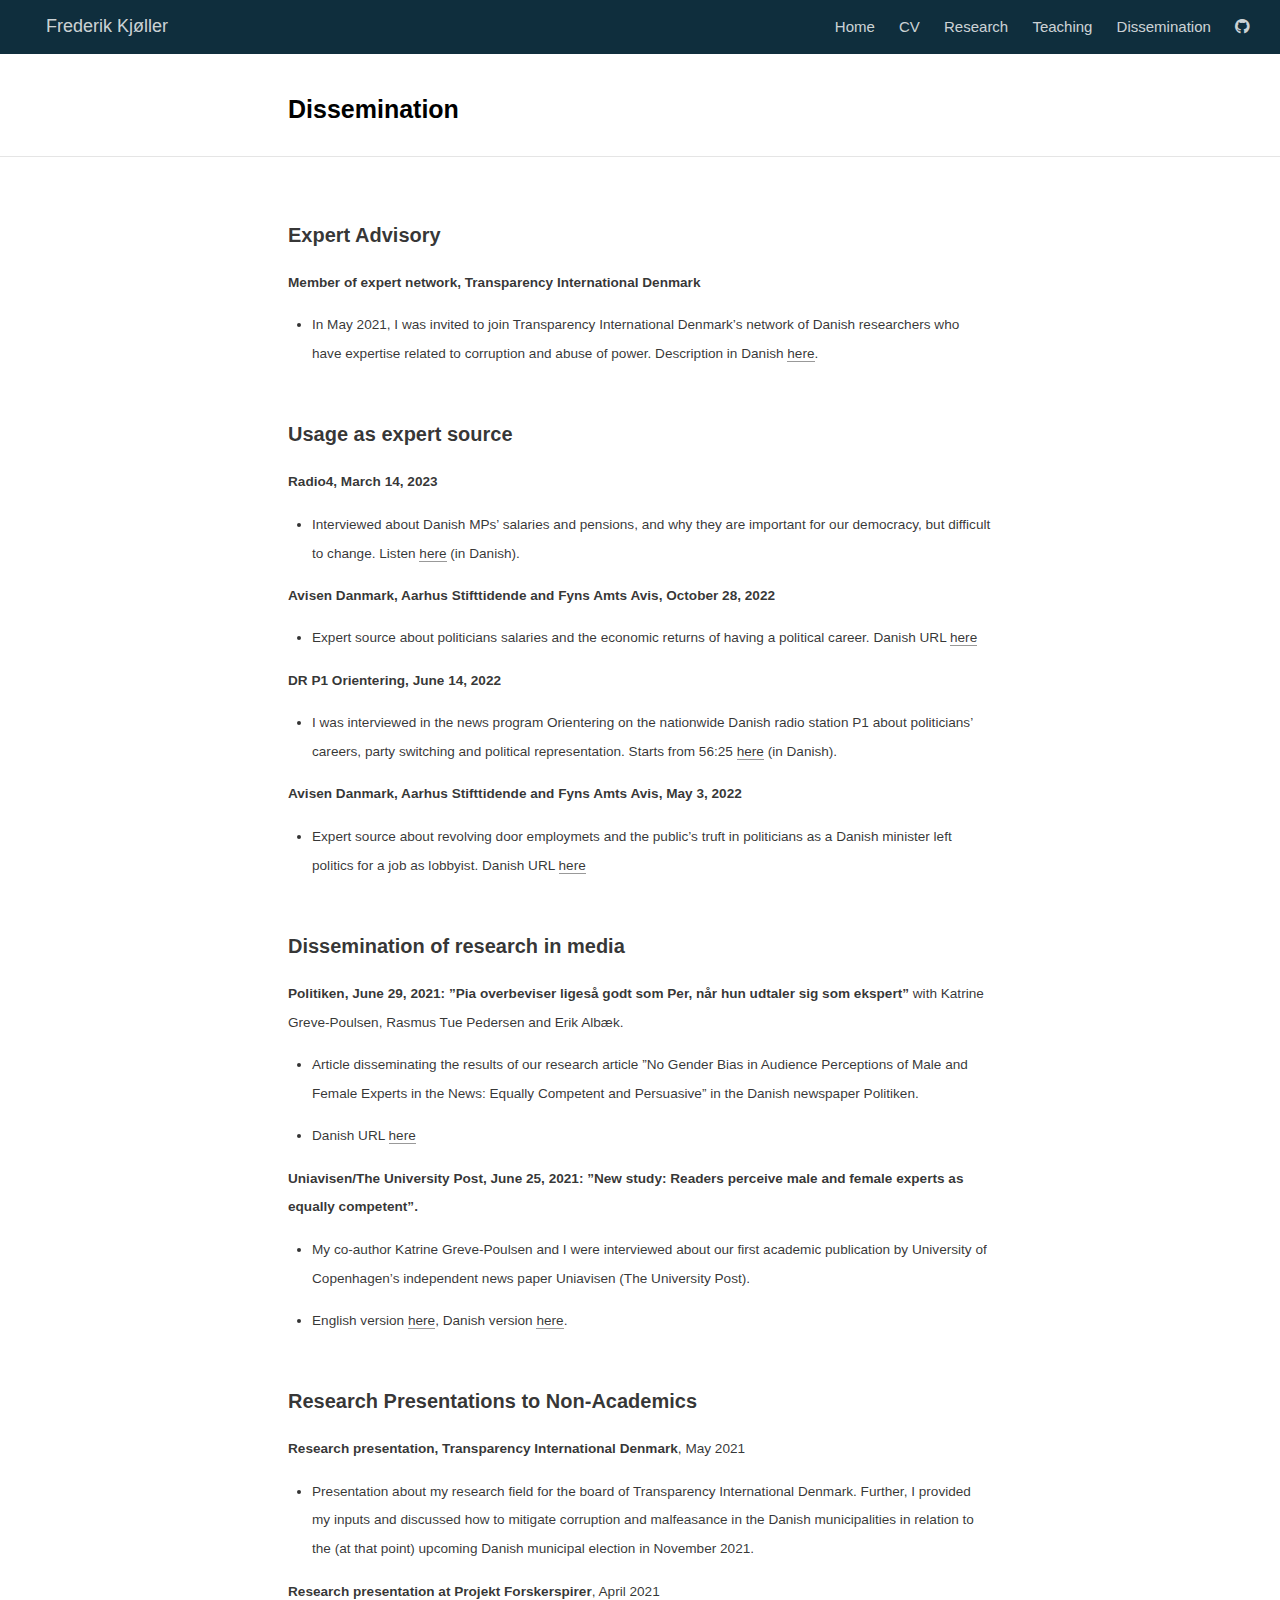
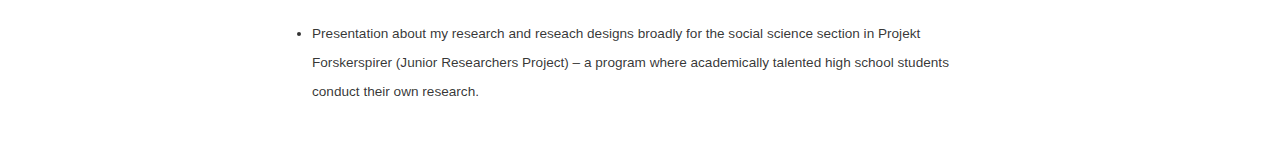
==== docs/dissemination.html @ 95103393 "Add files via upload" ====
<!DOCTYPE html>

<html xmlns="http://www.w3.org/1999/xhtml" lang="" xml:lang="">

<head>
  <meta charset="utf-8"/>
  <meta name="viewport" content="width=device-width, initial-scale=1"/>
  <meta http-equiv="X-UA-Compatible" content="IE=Edge,chrome=1"/>
  <meta name="generator" content="distill" />

  <style type="text/css">
  /* Hide doc at startup (prevent jankiness while JS renders/transforms) */
  body {
    visibility: hidden;
  }
  </style>

 <!--radix_placeholder_import_source-->
 <!--/radix_placeholder_import_source-->

<style type="text/css">code{white-space: pre;}</style>
<style type="text/css" data-origin="pandoc">
pre > code.sourceCode { white-space: pre; position: relative; }
pre > code.sourceCode > span { display: inline-block; line-height: 1.25; }
pre > code.sourceCode > span:empty { height: 1.2em; }
.sourceCode { overflow: visible; }
code.sourceCode > span { color: inherit; text-decoration: inherit; }
div.sourceCode { margin: 1em 0; }
pre.sourceCode { margin: 0; }
@media screen {
div.sourceCode { overflow: auto; }
}
@media print {
pre > code.sourceCode { white-space: pre-wrap; }
pre > code.sourceCode > span { text-indent: -5em; padding-left: 5em; }
}
pre.numberSource code
  { counter-reset: source-line 0; }
pre.numberSource code > span
  { position: relative; left: -4em; counter-increment: source-line; }
pre.numberSource code > span > a:first-child::before
  { content: counter(source-line);
    position: relative; left: -1em; text-align: right; vertical-align: baseline;
    border: none; display: inline-block;
    -webkit-touch-callout: none; -webkit-user-select: none;
    -khtml-user-select: none; -moz-user-select: none;
    -ms-user-select: none; user-select: none;
    padding: 0 4px; width: 4em;
    color: #aaaaaa;
  }
pre.numberSource { margin-left: 3em; border-left: 1px solid #aaaaaa;  padding-left: 4px; }
div.sourceCode
  {   }
@media screen {
pre > code.sourceCode > span > a:first-child::before { text-decoration: underline; }
}
code span.al { color: #ad0000; } /* Alert */
code span.an { color: #5e5e5e; } /* Annotation */
code span.at { } /* Attribute */
code span.bn { color: #ad0000; } /* BaseN */
code span.bu { } /* BuiltIn */
code span.cf { color: #007ba5; } /* ControlFlow */
code span.ch { color: #20794d; } /* Char */
code span.cn { color: #8f5902; } /* Constant */
code span.co { color: #5e5e5e; } /* Comment */
code span.cv { color: #5e5e5e; font-style: italic; } /* CommentVar */
code span.do { color: #5e5e5e; font-style: italic; } /* Documentation */
code span.dt { color: #ad0000; } /* DataType */
code span.dv { color: #ad0000; } /* DecVal */
code span.er { color: #ad0000; } /* Error */
code span.ex { } /* Extension */
code span.fl { color: #ad0000; } /* Float */
code span.fu { color: #4758ab; } /* Function */
code span.im { } /* Import */
code span.in { color: #5e5e5e; } /* Information */
code span.kw { color: #007ba5; } /* Keyword */
code span.op { color: #5e5e5e; } /* Operator */
code span.ot { color: #007ba5; } /* Other */
code span.pp { color: #ad0000; } /* Preprocessor */
code span.sc { color: #5e5e5e; } /* SpecialChar */
code span.ss { color: #20794d; } /* SpecialString */
code span.st { color: #20794d; } /* String */
code span.va { color: #111111; } /* Variable */
code span.vs { color: #20794d; } /* VerbatimString */
code span.wa { color: #5e5e5e; font-style: italic; } /* Warning */
</style>


  <!--radix_placeholder_meta_tags-->
  <title>Frederik Kjøller: Dissemination</title>




  <!--  https://developers.facebook.com/docs/sharing/webmasters#markup -->
  <meta property="og:title" content="Frederik Kjøller: Dissemination"/>
  <meta property="og:type" content="article"/>
  <meta property="og:locale" content="en_US"/>
  <meta property="og:site_name" content="Frederik Kjøller"/>

  <!--  https://dev.twitter.com/cards/types/summary -->
  <meta property="twitter:card" content="summary"/>
  <meta property="twitter:title" content="Frederik Kjøller: Dissemination"/>

  <!--/radix_placeholder_meta_tags-->
  <!--radix_placeholder_rmarkdown_metadata-->

  <script type="text/json" id="radix-rmarkdown-metadata">
  {"type":"list","attributes":{"names":{"type":"character","attributes":{},"value":["title","output"]}},"value":[{"type":"character","attributes":{},"value":["Dissemination"]},{"type":"character","attributes":{},"value":["distill::distill_article"]}]}
  </script>
  <!--/radix_placeholder_rmarkdown_metadata-->
  <!--radix_placeholder_navigation_in_header-->
  <meta name="distill:offset" content=""/>

  <script type="application/javascript">

    window.headroom_prevent_pin = false;

    window.document.addEventListener("DOMContentLoaded", function (event) {

      // initialize headroom for banner
      var header = $('header').get(0);
      var headerHeight = header.offsetHeight;
      var headroom = new Headroom(header, {
        tolerance: 5,
        onPin : function() {
          if (window.headroom_prevent_pin) {
            window.headroom_prevent_pin = false;
            headroom.unpin();
          }
        }
      });
      headroom.init();
      if(window.location.hash)
        headroom.unpin();
      $(header).addClass('headroom--transition');

      // offset scroll location for banner on hash change
      // (see: https://github.com/WickyNilliams/headroom.js/issues/38)
      window.addEventListener("hashchange", function(event) {
        window.scrollTo(0, window.pageYOffset - (headerHeight + 25));
      });

      // responsive menu
      $('.distill-site-header').each(function(i, val) {
        var topnav = $(this);
        var toggle = topnav.find('.nav-toggle');
        toggle.on('click', function() {
          topnav.toggleClass('responsive');
        });
      });

      // nav dropdowns
      $('.nav-dropbtn').click(function(e) {
        $(this).next('.nav-dropdown-content').toggleClass('nav-dropdown-active');
        $(this).parent().siblings('.nav-dropdown')
           .children('.nav-dropdown-content').removeClass('nav-dropdown-active');
      });
      $("body").click(function(e){
        $('.nav-dropdown-content').removeClass('nav-dropdown-active');
      });
      $(".nav-dropdown").click(function(e){
        e.stopPropagation();
      });
    });
  </script>

  <style type="text/css">

  /* Theme (user-documented overrideables for nav appearance) */

  .distill-site-nav {
    color: rgba(255, 255, 255, 0.8);
    background-color: #0F2E3D;
    font-size: 15px;
    font-weight: 300;
  }

  .distill-site-nav a {
    color: inherit;
    text-decoration: none;
  }

  .distill-site-nav a:hover {
    color: white;
  }

  @media print {
    .distill-site-nav {
      display: none;
    }
  }

  .distill-site-header {

  }

  .distill-site-footer {

  }


  /* Site Header */

  .distill-site-header {
    width: 100%;
    box-sizing: border-box;
    z-index: 3;
  }

  .distill-site-header .nav-left {
    display: inline-block;
    margin-left: 8px;
  }

  @media screen and (max-width: 768px) {
    .distill-site-header .nav-left {
      margin-left: 0;
    }
  }


  .distill-site-header .nav-right {
    float: right;
    margin-right: 8px;
  }

  .distill-site-header a,
  .distill-site-header .title {
    display: inline-block;
    text-align: center;
    padding: 14px 10px 14px 10px;
  }

  .distill-site-header .title {
    font-size: 18px;
    min-width: 150px;
  }

  .distill-site-header .logo {
    padding: 0;
  }

  .distill-site-header .logo img {
    display: none;
    max-height: 20px;
    width: auto;
    margin-bottom: -4px;
  }

  .distill-site-header .nav-image img {
    max-height: 18px;
    width: auto;
    display: inline-block;
    margin-bottom: -3px;
  }



  @media screen and (min-width: 1000px) {
    .distill-site-header .logo img {
      display: inline-block;
    }
    .distill-site-header .nav-left {
      margin-left: 20px;
    }
    .distill-site-header .nav-right {
      margin-right: 20px;
    }
    .distill-site-header .title {
      padding-left: 12px;
    }
  }


  .distill-site-header .nav-toggle {
    display: none;
  }

  .nav-dropdown {
    display: inline-block;
    position: relative;
  }

  .nav-dropdown .nav-dropbtn {
    border: none;
    outline: none;
    color: rgba(255, 255, 255, 0.8);
    padding: 16px 10px;
    background-color: transparent;
    font-family: inherit;
    font-size: inherit;
    font-weight: inherit;
    margin: 0;
    margin-top: 1px;
    z-index: 2;
  }

  .nav-dropdown-content {
    display: none;
    position: absolute;
    background-color: white;
    min-width: 200px;
    border: 1px solid rgba(0,0,0,0.15);
    border-radius: 4px;
    box-shadow: 0px 8px 16px 0px rgba(0,0,0,0.1);
    z-index: 1;
    margin-top: 2px;
    white-space: nowrap;
    padding-top: 4px;
    padding-bottom: 4px;
  }

  .nav-dropdown-content hr {
    margin-top: 4px;
    margin-bottom: 4px;
    border: none;
    border-bottom: 1px solid rgba(0, 0, 0, 0.1);
  }

  .nav-dropdown-active {
    display: block;
  }

  .nav-dropdown-content a, .nav-dropdown-content .nav-dropdown-header {
    color: black;
    padding: 6px 24px;
    text-decoration: none;
    display: block;
    text-align: left;
  }

  .nav-dropdown-content .nav-dropdown-header {
    display: block;
    padding: 5px 24px;
    padding-bottom: 0;
    text-transform: uppercase;
    font-size: 14px;
    color: #999999;
    white-space: nowrap;
  }

  .nav-dropdown:hover .nav-dropbtn {
    color: white;
  }

  .nav-dropdown-content a:hover {
    background-color: #ddd;
    color: black;
  }

  .nav-right .nav-dropdown-content {
    margin-left: -45%;
    right: 0;
  }

  @media screen and (max-width: 768px) {
    .distill-site-header a, .distill-site-header .nav-dropdown  {display: none;}
    .distill-site-header a.nav-toggle {
      float: right;
      display: block;
    }
    .distill-site-header .title {
      margin-left: 0;
    }
    .distill-site-header .nav-right {
      margin-right: 0;
    }
    .distill-site-header {
      overflow: hidden;
    }
    .nav-right .nav-dropdown-content {
      margin-left: 0;
    }
  }


  @media screen and (max-width: 768px) {
    .distill-site-header.responsive {position: relative; min-height: 500px; }
    .distill-site-header.responsive a.nav-toggle {
      position: absolute;
      right: 0;
      top: 0;
    }
    .distill-site-header.responsive a,
    .distill-site-header.responsive .nav-dropdown {
      display: block;
      text-align: left;
    }
    .distill-site-header.responsive .nav-left,
    .distill-site-header.responsive .nav-right {
      width: 100%;
    }
    .distill-site-header.responsive .nav-dropdown {float: none;}
    .distill-site-header.responsive .nav-dropdown-content {position: relative;}
    .distill-site-header.responsive .nav-dropdown .nav-dropbtn {
      display: block;
      width: 100%;
      text-align: left;
    }
  }

  /* Site Footer */

  .distill-site-footer {
    width: 100%;
    overflow: hidden;
    box-sizing: border-box;
    z-index: 3;
    margin-top: 30px;
    padding-top: 30px;
    padding-bottom: 30px;
    text-align: center;
  }

  /* Headroom */

  d-title {
    padding-top: 6rem;
  }

  @media print {
    d-title {
      padding-top: 4rem;
    }
  }

  .headroom {
    z-index: 1000;
    position: fixed;
    top: 0;
    left: 0;
    right: 0;
  }

  .headroom--transition {
    transition: all .4s ease-in-out;
  }

  .headroom--unpinned {
    top: -100px;
  }

  .headroom--pinned {
    top: 0;
  }

  /* adjust viewport for navbar height */
  /* helps vertically center bootstrap (non-distill) content */
  .min-vh-100 {
    min-height: calc(100vh - 100px) !important;
  }

  </style>

  <script src="site_libs/jquery-3.6.0/jquery-3.6.0.min.js"></script>
  <link href="site_libs/font-awesome-5.1.0/css/all.css" rel="stylesheet"/>
  <link href="site_libs/font-awesome-5.1.0/css/v4-shims.css" rel="stylesheet"/>
  <script src="site_libs/headroom-0.9.4/headroom.min.js"></script>
  <script src="site_libs/autocomplete-0.37.1/autocomplete.min.js"></script>
  <script src="site_libs/fuse-6.4.1/fuse.min.js"></script>

  <script type="application/javascript">

  function getMeta(metaName) {
    var metas = document.getElementsByTagName('meta');
    for (let i = 0; i < metas.length; i++) {
      if (metas[i].getAttribute('name') === metaName) {
        return metas[i].getAttribute('content');
      }
    }
    return '';
  }

  function offsetURL(url) {
    var offset = getMeta('distill:offset');
    return offset ? offset + '/' + url : url;
  }

  function createFuseIndex() {

    // create fuse index
    var options = {
      keys: [
        { name: 'title', weight: 20 },
        { name: 'categories', weight: 15 },
        { name: 'description', weight: 10 },
        { name: 'contents', weight: 5 },
      ],
      ignoreLocation: true,
      threshold: 0
    };
    var fuse = new window.Fuse([], options);

    // fetch the main search.json
    return fetch(offsetURL('search.json'))
      .then(function(response) {
        if (response.status == 200) {
          return response.json().then(function(json) {
            // index main articles
            json.articles.forEach(function(article) {
              fuse.add(article);
            });
            // download collections and index their articles
            return Promise.all(json.collections.map(function(collection) {
              return fetch(offsetURL(collection)).then(function(response) {
                if (response.status === 200) {
                  return response.json().then(function(articles) {
                    articles.forEach(function(article) {
                      fuse.add(article);
                    });
                  })
                } else {
                  return Promise.reject(
                    new Error('Unexpected status from search index request: ' +
                              response.status)
                  );
                }
              });
            })).then(function() {
              return fuse;
            });
          });

        } else {
          return Promise.reject(
            new Error('Unexpected status from search index request: ' +
                        response.status)
          );
        }
      });
  }

  window.document.addEventListener("DOMContentLoaded", function (event) {

    // get search element (bail if we don't have one)
    var searchEl = window.document.getElementById('distill-search');
    if (!searchEl)
      return;

    createFuseIndex()
      .then(function(fuse) {

        // make search box visible
        searchEl.classList.remove('hidden');

        // initialize autocomplete
        var options = {
          autoselect: true,
          hint: false,
          minLength: 2,
        };
        window.autocomplete(searchEl, options, [{
          source: function(query, callback) {
            const searchOptions = {
              isCaseSensitive: false,
              shouldSort: true,
              minMatchCharLength: 2,
              limit: 10,
            };
            var results = fuse.search(query, searchOptions);
            callback(results
              .map(function(result) { return result.item; })
            );
          },
          templates: {
            suggestion: function(suggestion) {
              var img = suggestion.preview && Object.keys(suggestion.preview).length > 0
                ? `<img src="${offsetURL(suggestion.preview)}"</img>`
                : '';
              var html = `
                <div class="search-item">
                  <h3>${suggestion.title}</h3>
                  <div class="search-item-description">
                    ${suggestion.description || ''}
                  </div>
                  <div class="search-item-preview">
                    ${img}
                  </div>
                </div>
              `;
              return html;
            }
          }
        }]).on('autocomplete:selected', function(event, suggestion) {
          window.location.href = offsetURL(suggestion.path);
        });
        // remove inline display style on autocompleter (we want to
        // manage responsive display via css)
        $('.algolia-autocomplete').css("display", "");
      })
      .catch(function(error) {
        console.log(error);
      });

  });

  </script>

  <style type="text/css">

  .nav-search {
    font-size: x-small;
  }

  /* Algolioa Autocomplete */

  .algolia-autocomplete {
    display: inline-block;
    margin-left: 10px;
    vertical-align: sub;
    background-color: white;
    color: black;
    padding: 6px;
    padding-top: 8px;
    padding-bottom: 0;
    border-radius: 6px;
    border: 1px #0F2E3D solid;
    width: 180px;
  }


  @media screen and (max-width: 768px) {
    .distill-site-nav .algolia-autocomplete {
      display: none;
      visibility: hidden;
    }
    .distill-site-nav.responsive .algolia-autocomplete {
      display: inline-block;
      visibility: visible;
    }
    .distill-site-nav.responsive .algolia-autocomplete .aa-dropdown-menu {
      margin-left: 0;
      width: 400px;
      max-height: 400px;
    }
  }

  .algolia-autocomplete .aa-input, .algolia-autocomplete .aa-hint {
    width: 90%;
    outline: none;
    border: none;
  }

  .algolia-autocomplete .aa-hint {
    color: #999;
  }
  .algolia-autocomplete .aa-dropdown-menu {
    width: 550px;
    max-height: 70vh;
    overflow-x: visible;
    overflow-y: scroll;
    padding: 5px;
    margin-top: 3px;
    margin-left: -150px;
    background-color: #fff;
    border-radius: 5px;
    border: 1px solid #999;
    border-top: none;
  }

  .algolia-autocomplete .aa-dropdown-menu .aa-suggestion {
    cursor: pointer;
    padding: 5px 4px;
    border-bottom: 1px solid #eee;
  }

  .algolia-autocomplete .aa-dropdown-menu .aa-suggestion:last-of-type {
    border-bottom: none;
    margin-bottom: 2px;
  }

  .algolia-autocomplete .aa-dropdown-menu .aa-suggestion .search-item {
    overflow: hidden;
    font-size: 0.8em;
    line-height: 1.4em;
  }

  .algolia-autocomplete .aa-dropdown-menu .aa-suggestion .search-item h3 {
    font-size: 1rem;
    margin-block-start: 0;
    margin-block-end: 5px;
  }

  .algolia-autocomplete .aa-dropdown-menu .aa-suggestion .search-item-description {
    display: inline-block;
    overflow: hidden;
    height: 2.8em;
    width: 80%;
    margin-right: 4%;
  }

  .algolia-autocomplete .aa-dropdown-menu .aa-suggestion .search-item-preview {
    display: inline-block;
    width: 15%;
  }

  .algolia-autocomplete .aa-dropdown-menu .aa-suggestion .search-item-preview img {
    height: 3em;
    width: auto;
    display: none;
  }

  .algolia-autocomplete .aa-dropdown-menu .aa-suggestion .search-item-preview img[src] {
    display: initial;
  }

  .algolia-autocomplete .aa-dropdown-menu .aa-suggestion.aa-cursor {
    background-color: #eee;
  }
  .algolia-autocomplete .aa-dropdown-menu .aa-suggestion em {
    font-weight: bold;
    font-style: normal;
  }

  </style>


  <!--/radix_placeholder_navigation_in_header-->
  <!--radix_placeholder_distill-->

  <style type="text/css">

  body {
    background-color: white;
  }

  .pandoc-table {
    width: 100%;
  }

  .pandoc-table>caption {
    margin-bottom: 10px;
  }

  .pandoc-table th:not([align]) {
    text-align: left;
  }

  .pagedtable-footer {
    font-size: 15px;
  }

  d-byline .byline {
    grid-template-columns: 2fr 2fr;
  }

  d-byline .byline h3 {
    margin-block-start: 1.5em;
  }

  d-byline .byline .authors-affiliations h3 {
    margin-block-start: 0.5em;
  }

  .authors-affiliations .orcid-id {
    width: 16px;
    height:16px;
    margin-left: 4px;
    margin-right: 4px;
    vertical-align: middle;
    padding-bottom: 2px;
  }

  d-title .dt-tags {
    margin-top: 1em;
    grid-column: text;
  }

  .dt-tags .dt-tag {
    text-decoration: none;
    display: inline-block;
    color: rgba(0,0,0,0.6);
    padding: 0em 0.4em;
    margin-right: 0.5em;
    margin-bottom: 0.4em;
    font-size: 70%;
    border: 1px solid rgba(0,0,0,0.2);
    border-radius: 3px;
    text-transform: uppercase;
    font-weight: 500;
  }

  d-article table.gt_table td,
  d-article table.gt_table th {
    border-bottom: none;
  }

  .html-widget {
    margin-bottom: 2.0em;
  }

  .l-screen-inset {
    padding-right: 16px;
  }

  .l-screen .caption {
    margin-left: 10px;
  }

  .shaded {
    background: rgb(247, 247, 247);
    padding-top: 20px;
    padding-bottom: 20px;
    border-top: 1px solid rgba(0, 0, 0, 0.1);
    border-bottom: 1px solid rgba(0, 0, 0, 0.1);
  }

  .shaded .html-widget {
    margin-bottom: 0;
    border: 1px solid rgba(0, 0, 0, 0.1);
  }

  .shaded .shaded-content {
    background: white;
  }

  .text-output {
    margin-top: 0;
    line-height: 1.5em;
  }

  .hidden {
    display: none !important;
  }

  d-article {
    padding-top: 2.5rem;
    padding-bottom: 30px;
  }

  d-appendix {
    padding-top: 30px;
  }

  d-article>p>img {
    width: 100%;
  }

  d-article h2 {
    margin: 1rem 0 1.5rem 0;
  }

  d-article h3 {
    margin-top: 1.5rem;
  }

  d-article iframe {
    border: 1px solid rgba(0, 0, 0, 0.1);
    margin-bottom: 2.0em;
    width: 100%;
  }

  /* Tweak code blocks */

  d-article div.sourceCode code,
  d-article pre code {
    font-family: Consolas, Monaco, 'Andale Mono', 'Ubuntu Mono', monospace;
  }

  d-article pre,
  d-article div.sourceCode,
  d-article div.sourceCode pre {
    overflow: auto;
  }

  d-article div.sourceCode {
    background-color: white;
  }

  d-article div.sourceCode pre {
    padding-left: 10px;
    font-size: 12px;
    border-left: 2px solid rgba(0,0,0,0.1);
  }

  d-article pre {
    font-size: 12px;
    color: black;
    background: none;
    margin-top: 0;
    text-align: left;
    white-space: pre;
    word-spacing: normal;
    word-break: normal;
    word-wrap: normal;
    line-height: 1.5;

    -moz-tab-size: 4;
    -o-tab-size: 4;
    tab-size: 4;

    -webkit-hyphens: none;
    -moz-hyphens: none;
    -ms-hyphens: none;
    hyphens: none;
  }

  d-article pre a {
    border-bottom: none;
  }

  d-article pre a:hover {
    border-bottom: none;
    text-decoration: underline;
  }

  d-article details {
    grid-column: text;
    margin-bottom: 0.8em;
  }

  @media(min-width: 768px) {

  d-article pre,
  d-article div.sourceCode,
  d-article div.sourceCode pre {
    overflow: visible !important;
  }

  d-article div.sourceCode pre {
    padding-left: 18px;
    font-size: 14px;
  }

  d-article pre {
    font-size: 14px;
  }

  }

  figure img.external {
    background: white;
    border: 1px solid rgba(0, 0, 0, 0.1);
    box-shadow: 0 1px 8px rgba(0, 0, 0, 0.1);
    padding: 18px;
    box-sizing: border-box;
  }

  /* CSS for d-contents */

  .d-contents {
    grid-column: text;
    color: rgba(0,0,0,0.8);
    font-size: 0.9em;
    padding-bottom: 1em;
    margin-bottom: 1em;
    padding-bottom: 0.5em;
    margin-bottom: 1em;
    padding-left: 0.25em;
    justify-self: start;
  }

  @media(min-width: 1000px) {
    .d-contents.d-contents-float {
      height: 0;
      grid-column-start: 1;
      grid-column-end: 4;
      justify-self: center;
      padding-right: 3em;
      padding-left: 2em;
    }
  }

  .d-contents nav h3 {
    font-size: 18px;
    margin-top: 0;
    margin-bottom: 1em;
  }

  .d-contents li {
    list-style-type: none
  }

  .d-contents nav > ul {
    padding-left: 0;
  }

  .d-contents ul {
    padding-left: 1em
  }

  .d-contents nav ul li {
    margin-top: 0.6em;
    margin-bottom: 0.2em;
  }

  .d-contents nav a {
    font-size: 13px;
    border-bottom: none;
    text-decoration: none
    color: rgba(0, 0, 0, 0.8);
  }

  .d-contents nav a:hover {
    text-decoration: underline solid rgba(0, 0, 0, 0.6)
  }

  .d-contents nav > ul > li > a {
    font-weight: 600;
  }

  .d-contents nav > ul > li > ul {
    font-weight: inherit;
  }

  .d-contents nav > ul > li > ul > li {
    margin-top: 0.2em;
  }


  .d-contents nav ul {
    margin-top: 0;
    margin-bottom: 0.25em;
  }

  .d-article-with-toc h2:nth-child(2) {
    margin-top: 0;
  }


  /* Figure */

  .figure {
    position: relative;
    margin-bottom: 2.5em;
    margin-top: 1.5em;
  }

  .figure img {
    width: 100%;
  }

  .figure .caption {
    color: rgba(0, 0, 0, 0.6);
    font-size: 12px;
    line-height: 1.5em;
  }

  .figure img.external {
    background: white;
    border: 1px solid rgba(0, 0, 0, 0.1);
    box-shadow: 0 1px 8px rgba(0, 0, 0, 0.1);
    padding: 18px;
    box-sizing: border-box;
  }

  .figure .caption a {
    color: rgba(0, 0, 0, 0.6);
  }

  .figure .caption b,
  .figure .caption strong, {
    font-weight: 600;
    color: rgba(0, 0, 0, 1.0);
  }

  /* Citations */

  d-article .citation {
    color: inherit;
    cursor: inherit;
  }

  div.hanging-indent{
    margin-left: 1em; text-indent: -1em;
  }

  /* Citation hover box */

  .tippy-box[data-theme~=light-border] {
    background-color: rgba(250, 250, 250, 0.95);
  }

  .tippy-content > p {
    margin-bottom: 0;
    padding: 2px;
  }


  /* Tweak 1000px media break to show more text */

  @media(min-width: 1000px) {
    .base-grid,
    distill-header,
    d-title,
    d-abstract,
    d-article,
    d-appendix,
    distill-appendix,
    d-byline,
    d-footnote-list,
    d-citation-list,
    distill-footer {
      grid-template-columns: [screen-start] 1fr [page-start kicker-start] 80px [middle-start] 50px [text-start kicker-end] 65px 65px 65px 65px 65px 65px 65px 65px [text-end gutter-start] 65px [middle-end] 65px [page-end gutter-end] 1fr [screen-end];
      grid-column-gap: 16px;
    }

    .grid {
      grid-column-gap: 16px;
    }

    d-article {
      font-size: 1.06rem;
      line-height: 1.7em;
    }
    figure .caption, .figure .caption, figure figcaption {
      font-size: 13px;
    }
  }

  @media(min-width: 1180px) {
    .base-grid,
    distill-header,
    d-title,
    d-abstract,
    d-article,
    d-appendix,
    distill-appendix,
    d-byline,
    d-footnote-list,
    d-citation-list,
    distill-footer {
      grid-template-columns: [screen-start] 1fr [page-start kicker-start] 60px [middle-start] 60px [text-start kicker-end] 60px 60px 60px 60px 60px 60px 60px 60px [text-end gutter-start] 60px [middle-end] 60px [page-end gutter-end] 1fr [screen-end];
      grid-column-gap: 32px;
    }

    .grid {
      grid-column-gap: 32px;
    }
  }


  /* Get the citation styles for the appendix (not auto-injected on render since
     we do our own rendering of the citation appendix) */

  d-appendix .citation-appendix,
  .d-appendix .citation-appendix {
    font-size: 11px;
    line-height: 15px;
    border-left: 1px solid rgba(0, 0, 0, 0.1);
    padding-left: 18px;
    border: 1px solid rgba(0,0,0,0.1);
    background: rgba(0, 0, 0, 0.02);
    padding: 10px 18px;
    border-radius: 3px;
    color: rgba(150, 150, 150, 1);
    overflow: hidden;
    margin-top: -12px;
    white-space: pre-wrap;
    word-wrap: break-word;
  }

  /* Include appendix styles here so they can be overridden */

  d-appendix {
    contain: layout style;
    font-size: 0.8em;
    line-height: 1.7em;
    margin-top: 60px;
    margin-bottom: 0;
    border-top: 1px solid rgba(0, 0, 0, 0.1);
    color: rgba(0,0,0,0.5);
    padding-top: 60px;
    padding-bottom: 48px;
  }

  d-appendix h3 {
    grid-column: page-start / text-start;
    font-size: 15px;
    font-weight: 500;
    margin-top: 1em;
    margin-bottom: 0;
    color: rgba(0,0,0,0.65);
  }

  d-appendix h3 + * {
    margin-top: 1em;
  }

  d-appendix ol {
    padding: 0 0 0 15px;
  }

  @media (min-width: 768px) {
    d-appendix ol {
      padding: 0 0 0 30px;
      margin-left: -30px;
    }
  }

  d-appendix li {
    margin-bottom: 1em;
  }

  d-appendix a {
    color: rgba(0, 0, 0, 0.6);
  }

  d-appendix > * {
    grid-column: text;
  }

  d-appendix > d-footnote-list,
  d-appendix > d-citation-list,
  d-appendix > distill-appendix {
    grid-column: screen;
  }

  /* Include footnote styles here so they can be overridden */

  d-footnote-list {
    contain: layout style;
  }

  d-footnote-list > * {
    grid-column: text;
  }

  d-footnote-list a.footnote-backlink {
    color: rgba(0,0,0,0.3);
    padding-left: 0.5em;
  }



  /* Anchor.js */

  .anchorjs-link {
    /*transition: all .25s linear; */
    text-decoration: none;
    border-bottom: none;
  }
  *:hover > .anchorjs-link {
    margin-left: -1.125em !important;
    text-decoration: none;
    border-bottom: none;
  }

  /* Social footer */

  .social_footer {
    margin-top: 30px;
    margin-bottom: 0;
    color: rgba(0,0,0,0.67);
  }

  .disqus-comments {
    margin-right: 30px;
  }

  .disqus-comment-count {
    border-bottom: 1px solid rgba(0, 0, 0, 0.4);
    cursor: pointer;
  }

  #disqus_thread {
    margin-top: 30px;
  }

  .article-sharing a {
    border-bottom: none;
    margin-right: 8px;
  }

  .article-sharing a:hover {
    border-bottom: none;
  }

  .sidebar-section.subscribe {
    font-size: 12px;
    line-height: 1.6em;
  }

  .subscribe p {
    margin-bottom: 0.5em;
  }


  .article-footer .subscribe {
    font-size: 15px;
    margin-top: 45px;
  }


  .sidebar-section.custom {
    font-size: 12px;
    line-height: 1.6em;
  }

  .custom p {
    margin-bottom: 0.5em;
  }

  /* Styles for listing layout (hide title) */
  .layout-listing d-title, .layout-listing .d-title {
    display: none;
  }

  /* Styles for posts lists (not auto-injected) */


  .posts-with-sidebar {
    padding-left: 45px;
    padding-right: 45px;
  }

  .posts-list .description h2,
  .posts-list .description p {
    font-family: -apple-system, BlinkMacSystemFont, "Segoe UI", Roboto, Oxygen, Ubuntu, Cantarell, "Fira Sans", "Droid Sans", "Helvetica Neue", Arial, sans-serif;
  }

  .posts-list .description h2 {
    font-weight: 700;
    border-bottom: none;
    padding-bottom: 0;
  }

  .posts-list h2.post-tag {
    border-bottom: 1px solid rgba(0, 0, 0, 0.2);
    padding-bottom: 12px;
  }
  .posts-list {
    margin-top: 60px;
    margin-bottom: 24px;
  }

  .posts-list .post-preview {
    text-decoration: none;
    overflow: hidden;
    display: block;
    border-bottom: 1px solid rgba(0, 0, 0, 0.1);
    padding: 24px 0;
  }

  .post-preview-last {
    border-bottom: none !important;
  }

  .posts-list .posts-list-caption {
    grid-column: screen;
    font-weight: 400;
  }

  .posts-list .post-preview h2 {
    margin: 0 0 6px 0;
    line-height: 1.2em;
    font-style: normal;
    font-size: 24px;
  }

  .posts-list .post-preview p {
    margin: 0 0 12px 0;
    line-height: 1.4em;
    font-size: 16px;
  }

  .posts-list .post-preview .thumbnail {
    box-sizing: border-box;
    margin-bottom: 24px;
    position: relative;
    max-width: 500px;
  }
  .posts-list .post-preview img {
    width: 100%;
    display: block;
  }

  .posts-list .metadata {
    font-size: 12px;
    line-height: 1.4em;
    margin-bottom: 18px;
  }

  .posts-list .metadata > * {
    display: inline-block;
  }

  .posts-list .metadata .publishedDate {
    margin-right: 2em;
  }

  .posts-list .metadata .dt-authors {
    display: block;
    margin-top: 0.3em;
    margin-right: 2em;
  }

  .posts-list .dt-tags {
    display: block;
    line-height: 1em;
  }

  .posts-list .dt-tags .dt-tag {
    display: inline-block;
    color: rgba(0,0,0,0.6);
    padding: 0.3em 0.4em;
    margin-right: 0.2em;
    margin-bottom: 0.4em;
    font-size: 60%;
    border: 1px solid rgba(0,0,0,0.2);
    border-radius: 3px;
    text-transform: uppercase;
    font-weight: 500;
  }

  .posts-list img {
    opacity: 1;
  }

  .posts-list img[data-src] {
    opacity: 0;
  }

  .posts-more {
    clear: both;
  }


  .posts-sidebar {
    font-size: 16px;
  }

  .posts-sidebar h3 {
    font-size: 16px;
    margin-top: 0;
    margin-bottom: 0.5em;
    font-weight: 400;
    text-transform: uppercase;
  }

  .sidebar-section {
    margin-bottom: 30px;
  }

  .categories ul {
    list-style-type: none;
    margin: 0;
    padding: 0;
  }

  .categories li {
    color: rgba(0, 0, 0, 0.8);
    margin-bottom: 0;
  }

  .categories li>a {
    border-bottom: none;
  }

  .categories li>a:hover {
    border-bottom: 1px solid rgba(0, 0, 0, 0.4);
  }

  .categories .active {
    font-weight: 600;
  }

  .categories .category-count {
    color: rgba(0, 0, 0, 0.4);
  }


  @media(min-width: 768px) {
    .posts-list .post-preview h2 {
      font-size: 26px;
    }
    .posts-list .post-preview .thumbnail {
      float: right;
      width: 30%;
      margin-bottom: 0;
    }
    .posts-list .post-preview .description {
      float: left;
      width: 45%;
    }
    .posts-list .post-preview .metadata {
      float: left;
      width: 20%;
      margin-top: 8px;
    }
    .posts-list .post-preview p {
      margin: 0 0 12px 0;
      line-height: 1.5em;
      font-size: 16px;
    }
    .posts-with-sidebar .posts-list {
      float: left;
      width: 75%;
    }
    .posts-with-sidebar .posts-sidebar {
      float: right;
      width: 20%;
      margin-top: 60px;
      padding-top: 24px;
      padding-bottom: 24px;
    }
  }


  /* Improve display for browsers without grid (IE/Edge <= 15) */

  .downlevel {
    line-height: 1.6em;
    font-family: -apple-system, BlinkMacSystemFont, "Segoe UI", Roboto, Oxygen, Ubuntu, Cantarell, "Fira Sans", "Droid Sans", "Helvetica Neue", Arial, sans-serif;
    margin: 0;
  }

  .downlevel .d-title {
    padding-top: 6rem;
    padding-bottom: 1.5rem;
  }

  .downlevel .d-title h1 {
    font-size: 50px;
    font-weight: 700;
    line-height: 1.1em;
    margin: 0 0 0.5rem;
  }

  .downlevel .d-title p {
    font-weight: 300;
    font-size: 1.2rem;
    line-height: 1.55em;
    margin-top: 0;
  }

  .downlevel .d-byline {
    padding-top: 0.8em;
    padding-bottom: 0.8em;
    font-size: 0.8rem;
    line-height: 1.8em;
  }

  .downlevel .section-separator {
    border: none;
    border-top: 1px solid rgba(0, 0, 0, 0.1);
  }

  .downlevel .d-article {
    font-size: 1.06rem;
    line-height: 1.7em;
    padding-top: 1rem;
    padding-bottom: 2rem;
  }


  .downlevel .d-appendix {
    padding-left: 0;
    padding-right: 0;
    max-width: none;
    font-size: 0.8em;
    line-height: 1.7em;
    margin-bottom: 0;
    color: rgba(0,0,0,0.5);
    padding-top: 40px;
    padding-bottom: 48px;
  }

  .downlevel .footnotes ol {
    padding-left: 13px;
  }

  .downlevel .base-grid,
  .downlevel .distill-header,
  .downlevel .d-title,
  .downlevel .d-abstract,
  .downlevel .d-article,
  .downlevel .d-appendix,
  .downlevel .distill-appendix,
  .downlevel .d-byline,
  .downlevel .d-footnote-list,
  .downlevel .d-citation-list,
  .downlevel .distill-footer,
  .downlevel .appendix-bottom,
  .downlevel .posts-container {
    padding-left: 40px;
    padding-right: 40px;
  }

  @media(min-width: 768px) {
    .downlevel .base-grid,
    .downlevel .distill-header,
    .downlevel .d-title,
    .downlevel .d-abstract,
    .downlevel .d-article,
    .downlevel .d-appendix,
    .downlevel .distill-appendix,
    .downlevel .d-byline,
    .downlevel .d-footnote-list,
    .downlevel .d-citation-list,
    .downlevel .distill-footer,
    .downlevel .appendix-bottom,
    .downlevel .posts-container {
    padding-left: 150px;
    padding-right: 150px;
    max-width: 900px;
  }
  }

  .downlevel pre code {
    display: block;
    border-left: 2px solid rgba(0, 0, 0, .1);
    padding: 0 0 0 20px;
    font-size: 14px;
  }

  .downlevel code, .downlevel pre {
    color: black;
    background: none;
    font-family: Consolas, Monaco, 'Andale Mono', 'Ubuntu Mono', monospace;
    text-align: left;
    white-space: pre;
    word-spacing: normal;
    word-break: normal;
    word-wrap: normal;
    line-height: 1.5;

    -moz-tab-size: 4;
    -o-tab-size: 4;
    tab-size: 4;

    -webkit-hyphens: none;
    -moz-hyphens: none;
    -ms-hyphens: none;
    hyphens: none;
  }

  .downlevel .posts-list .post-preview {
    color: inherit;
  }



  </style>

  <script type="application/javascript">

  function is_downlevel_browser() {
    if (bowser.isUnsupportedBrowser({ msie: "12", msedge: "16"},
                                   window.navigator.userAgent)) {
      return true;
    } else {
      return window.load_distill_framework === undefined;
    }
  }

  // show body when load is complete
  function on_load_complete() {

    // add anchors
    if (window.anchors) {
      window.anchors.options.placement = 'left';
      window.anchors.add('d-article > h2, d-article > h3, d-article > h4, d-article > h5');
    }


    // set body to visible
    document.body.style.visibility = 'visible';

    // force redraw for leaflet widgets
    if (window.HTMLWidgets) {
      var maps = window.HTMLWidgets.findAll(".leaflet");
      $.each(maps, function(i, el) {
        var map = this.getMap();
        map.invalidateSize();
        map.eachLayer(function(layer) {
          if (layer instanceof L.TileLayer)
            layer.redraw();
        });
      });
    }

    // trigger 'shown' so htmlwidgets resize
    $('d-article').trigger('shown');
  }

  function init_distill() {

    init_common();

    // create front matter
    var front_matter = $('<d-front-matter></d-front-matter>');
    $('#distill-front-matter').wrap(front_matter);

    // create d-title
    $('.d-title').changeElementType('d-title');

    // create d-byline
    var byline = $('<d-byline></d-byline>');
    $('.d-byline').replaceWith(byline);

    // create d-article
    var article = $('<d-article></d-article>');
    $('.d-article').wrap(article).children().unwrap();

    // move posts container into article
    $('.posts-container').appendTo($('d-article'));

    // create d-appendix
    $('.d-appendix').changeElementType('d-appendix');

    // flag indicating that we have appendix items
    var appendix = $('.appendix-bottom').children('h3').length > 0;

    // replace footnotes with <d-footnote>
    $('.footnote-ref').each(function(i, val) {
      appendix = true;
      var href = $(this).attr('href');
      var id = href.replace('#', '');
      var fn = $('#' + id);
      var fn_p = $('#' + id + '>p');
      fn_p.find('.footnote-back').remove();
      var text = fn_p.html();
      var dtfn = $('<d-footnote></d-footnote>');
      dtfn.html(text);
      $(this).replaceWith(dtfn);
    });
    // remove footnotes
    $('.footnotes').remove();

    // move refs into #references-listing
    $('#references-listing').replaceWith($('#refs'));

    $('h1.appendix, h2.appendix').each(function(i, val) {
      $(this).changeElementType('h3');
    });
    $('h3.appendix').each(function(i, val) {
      var id = $(this).attr('id');
      $('.d-contents a[href="#' + id + '"]').parent().remove();
      appendix = true;
      $(this).nextUntil($('h1, h2, h3')).addBack().appendTo($('d-appendix'));
    });

    // show d-appendix if we have appendix content
    $("d-appendix").css('display', appendix ? 'grid' : 'none');

    // localize layout chunks to just output
    $('.layout-chunk').each(function(i, val) {

      // capture layout
      var layout = $(this).attr('data-layout');

      // apply layout to markdown level block elements
      var elements = $(this).children().not('details, div.sourceCode, pre, script');
      elements.each(function(i, el) {
        var layout_div = $('<div class="' + layout + '"></div>');
        if (layout_div.hasClass('shaded')) {
          var shaded_content = $('<div class="shaded-content"></div>');
          $(this).wrap(shaded_content);
          $(this).parent().wrap(layout_div);
        } else {
          $(this).wrap(layout_div);
        }
      });


      // unwrap the layout-chunk div
      $(this).children().unwrap();
    });

    // remove code block used to force  highlighting css
    $('.distill-force-highlighting-css').parent().remove();

    // remove empty line numbers inserted by pandoc when using a
    // custom syntax highlighting theme
    $('code.sourceCode a:empty').remove();

    // load distill framework
    load_distill_framework();

    // wait for window.distillRunlevel == 4 to do post processing
    function distill_post_process() {

      if (!window.distillRunlevel || window.distillRunlevel < 4)
        return;

      // hide author/affiliations entirely if we have no authors
      var front_matter = JSON.parse($("#distill-front-matter").html());
      var have_authors = front_matter.authors && front_matter.authors.length > 0;
      if (!have_authors)
        $('d-byline').addClass('hidden');

      // article with toc class
      $('.d-contents').parent().addClass('d-article-with-toc');

      // strip links that point to #
      $('.authors-affiliations').find('a[href="#"]').removeAttr('href');

      // add orcid ids
      $('.authors-affiliations').find('.author').each(function(i, el) {
        var orcid_id = front_matter.authors[i].orcidID;
        if (orcid_id) {
          var a = $('<a></a>');
          a.attr('href', 'https://orcid.org/' + orcid_id);
          var img = $('<img></img>');
          img.addClass('orcid-id');
          img.attr('alt', 'ORCID ID');
          img.attr('src','[data-uri]');
          a.append(img);
          $(this).append(a);
        }
      });

      // hide elements of author/affiliations grid that have no value
      function hide_byline_column(caption) {
        $('d-byline').find('h3:contains("' + caption + '")').parent().css('visibility', 'hidden');
      }

      // affiliations
      var have_affiliations = false;
      for (var i = 0; i<front_matter.authors.length; ++i) {
        var author = front_matter.authors[i];
        if (author.affiliation !== "&nbsp;") {
          have_affiliations = true;
          break;
        }
      }
      if (!have_affiliations)
        $('d-byline').find('h3:contains("Affiliations")').css('visibility', 'hidden');

      // published date
      if (!front_matter.publishedDate)
        hide_byline_column("Published");

      // document object identifier
      var doi = $('d-byline').find('h3:contains("DOI")');
      var doi_p = doi.next().empty();
      if (!front_matter.doi) {
        // if we have a citation and valid citationText then link to that
        if ($('#citation').length > 0 && front_matter.citationText) {
          doi.html('Citation');
          $('<a href="#citation"></a>')
            .text(front_matter.citationText)
            .appendTo(doi_p);
        } else {
          hide_byline_column("DOI");
        }
      } else {
        $('<a></a>')
           .attr('href', "https://doi.org/" + front_matter.doi)
           .html(front_matter.doi)
           .appendTo(doi_p);
      }

       // change plural form of authors/affiliations
      if (front_matter.authors.length === 1) {
        var grid = $('.authors-affiliations');
        grid.children('h3:contains("Authors")').text('Author');
        grid.children('h3:contains("Affiliations")').text('Affiliation');
      }

      // remove d-appendix and d-footnote-list local styles
      $('d-appendix > style:first-child').remove();
      $('d-footnote-list > style:first-child').remove();

      // move appendix-bottom entries to the bottom
      $('.appendix-bottom').appendTo('d-appendix').children().unwrap();
      $('.appendix-bottom').remove();

      // hoverable references
      $('span.citation[data-cites]').each(function() {
        var refs = $(this).attr('data-cites').split(" ");
        var refHtml = refs.map(function(ref) {
          return "<p>" + $('#ref-' + ref).html() + "</p>";
        }).join("\n");
        window.tippy(this, {
          allowHTML: true,
          content: refHtml,
          maxWidth: 500,
          interactive: true,
          interactiveBorder: 10,
          theme: 'light-border',
          placement: 'bottom-start'
        });
      });

      // clear polling timer
      clearInterval(tid);

      // show body now that everything is ready
      on_load_complete();
    }

    var tid = setInterval(distill_post_process, 50);
    distill_post_process();

  }

  function init_downlevel() {

    init_common();

     // insert hr after d-title
    $('.d-title').after($('<hr class="section-separator"/>'));

    // check if we have authors
    var front_matter = JSON.parse($("#distill-front-matter").html());
    var have_authors = front_matter.authors && front_matter.authors.length > 0;

    // manage byline/border
    if (!have_authors)
      $('.d-byline').remove();
    $('.d-byline').after($('<hr class="section-separator"/>'));
    $('.d-byline a').remove();

    // remove toc
    $('.d-contents').remove();

    // move appendix elements
    $('h1.appendix, h2.appendix').each(function(i, val) {
      $(this).changeElementType('h3');
    });
    $('h3.appendix').each(function(i, val) {
      $(this).nextUntil($('h1, h2, h3')).addBack().appendTo($('.d-appendix'));
    });


    // inject headers into references and footnotes
    var refs_header = $('<h3></h3>');
    refs_header.text('References');
    $('#refs').prepend(refs_header);

    var footnotes_header = $('<h3></h3');
    footnotes_header.text('Footnotes');
    $('.footnotes').children('hr').first().replaceWith(footnotes_header);

    // move appendix-bottom entries to the bottom
    $('.appendix-bottom').appendTo('.d-appendix').children().unwrap();
    $('.appendix-bottom').remove();

    // remove appendix if it's empty
    if ($('.d-appendix').children().length === 0)
      $('.d-appendix').remove();

    // prepend separator above appendix
    $('.d-appendix').before($('<hr class="section-separator" style="clear: both"/>'));

    // trim code
    $('pre>code').each(function(i, val) {
      $(this).html($.trim($(this).html()));
    });

    // move posts-container right before article
    $('.posts-container').insertBefore($('.d-article'));

    $('body').addClass('downlevel');

    on_load_complete();
  }


  function init_common() {

    // jquery plugin to change element types
    (function($) {
      $.fn.changeElementType = function(newType) {
        var attrs = {};

        $.each(this[0].attributes, function(idx, attr) {
          attrs[attr.nodeName] = attr.nodeValue;
        });

        this.replaceWith(function() {
          return $("<" + newType + "/>", attrs).append($(this).contents());
        });
      };
    })(jQuery);

    // prevent underline for linked images
    $('a > img').parent().css({'border-bottom' : 'none'});

    // mark non-body figures created by knitr chunks as 100% width
    $('.layout-chunk').each(function(i, val) {
      var figures = $(this).find('img, .html-widget');
      if ($(this).attr('data-layout') !== "l-body") {
        figures.css('width', '100%');
      } else {
        figures.css('max-width', '100%');
        figures.filter("[width]").each(function(i, val) {
          var fig = $(this);
          fig.css('width', fig.attr('width') + 'px');
        });

      }
    });

    // auto-append index.html to post-preview links in file: protocol
    // and in rstudio ide preview
    $('.post-preview').each(function(i, val) {
      if (window.location.protocol === "file:")
        $(this).attr('href', $(this).attr('href') + "index.html");
    });

    // get rid of index.html references in header
    if (window.location.protocol !== "file:") {
      $('.distill-site-header a[href]').each(function(i,val) {
        $(this).attr('href', $(this).attr('href').replace("index.html", "./"));
      });
    }

    // add class to pandoc style tables
    $('tr.header').parent('thead').parent('table').addClass('pandoc-table');
    $('.kable-table').children('table').addClass('pandoc-table');

    // add figcaption style to table captions
    $('caption').parent('table').addClass("figcaption");

    // initialize posts list
    if (window.init_posts_list)
      window.init_posts_list();

    // implmement disqus comment link
    $('.disqus-comment-count').click(function() {
      window.headroom_prevent_pin = true;
      $('#disqus_thread').toggleClass('hidden');
      if (!$('#disqus_thread').hasClass('hidden')) {
        var offset = $(this).offset();
        $(window).resize();
        $('html, body').animate({
          scrollTop: offset.top - 35
        });
      }
    });
  }

  document.addEventListener('DOMContentLoaded', function() {
    if (is_downlevel_browser())
      init_downlevel();
    else
      window.addEventListener('WebComponentsReady', init_distill);
  });

  </script>

  <style type="text/css">
  /* base variables */

  /* Edit the CSS properties in this file to create a custom
     Distill theme. Only edit values in the right column
     for each row; values shown are the CSS defaults.
     To return any property to the default,
     you may set its value to: unset
     All rows must end with a semi-colon.                      */

  /* Optional: embed custom fonts here with `@import`          */
  /* This must remain at the top of this file.                 */



  html {
    /*-- Main font sizes --*/
    --title-size:      50px;
    --body-size:       1.06rem;
    --code-size:       14px;
    --aside-size:      12px;
    --fig-cap-size:    13px;
    /*-- Main font colors --*/
    --title-color:     #000000;
    --header-color:    rgba(0, 0, 0, 0.8);
    --body-color:      rgba(0, 0, 0, 0.8);
    --aside-color:     rgba(0, 0, 0, 0.6);
    --fig-cap-color:   rgba(0, 0, 0, 0.6);
    /*-- Specify custom fonts ~~~ must be imported above   --*/
    --heading-font:    sans-serif;
    --mono-font:       monospace;
    --body-font:       sans-serif;
    --navbar-font:     sans-serif;  /* websites + blogs only */
  }

  /*-- ARTICLE METADATA --*/
  d-byline {
    --heading-size:    0.6rem;
    --heading-color:   rgba(0, 0, 0, 0.5);
    --body-size:       0.8rem;
    --body-color:      rgba(0, 0, 0, 0.8);
  }

  /*-- ARTICLE TABLE OF CONTENTS --*/
  .d-contents {
    --heading-size:    18px;
    --contents-size:   13px;
  }

  /*-- ARTICLE APPENDIX --*/
  d-appendix {
    --heading-size:    15px;
    --heading-color:   rgba(0, 0, 0, 0.65);
    --text-size:       0.8em;
    --text-color:      rgba(0, 0, 0, 0.5);
  }

  /*-- WEBSITE HEADER + FOOTER --*/
  /* These properties only apply to Distill sites and blogs  */

  .distill-site-header {
    --title-size:       18px;
    --text-color:       rgba(255, 255, 255, 0.8);
    --text-size:        15px;
    --hover-color:      white;
    --bkgd-color:       #0F2E3D;
  }

  .distill-site-footer {
    --text-color:       rgba(255, 255, 255, 0.8);
    --text-size:        15px;
    --hover-color:      white;
    --bkgd-color:       #0F2E3D;
  }

  /*-- Additional custom styles --*/
  /* Add any additional CSS rules below                      */
  </style>
  <style type="text/css">
  /* base variables */

  /* Edit the CSS properties in this file to create a custom
     Distill theme. Only edit values in the right column
     for each row; values shown are the CSS defaults.
     To return any property to the default,
     you may set its value to: unset
     All rows must end with a semi-colon.                      */

  /* Optional: embed custom fonts here with `@import`          */
  /* This must remain at the top of this file.                 */



  html {
    /*-- Main font sizes --*/
    --title-size:      25px;
    --body-size:       0.85rem;
    --code-size:       14px;
    --aside-size:      12px;
    --fig-cap-size:    13px;
    /*-- Main font colors --*/
    --title-color:     #000000; /* this is title like "research" */
    --header-color:    rgba(0, 0, 0, 0.8); /* header */
    --body-color:      rgba(0, 0, 0, 0.8); /* selve brødteksten */
    --aside-color:     rgba(0, 0, 0, 0.6);
    --fig-cap-color:   rgba(0, 0, 0, 0.6);
    /*-- Specify custom fonts ~~~ must be imported above   --*/
    --heading-font:    sans-serif;
    --mono-font:       monospace;
    --body-font:       sans-serif;
    --navbar-font:     sans-serif;  /* websites + blogs only */
  }

  /*-- ARTICLE METADATA --*/
  d-byline {
    --heading-size:    0.6rem;
    --heading-color:   rgba(0, 0, 0, 0.5);
    --body-size:       0.8rem;
    --body-color:      rgba(0, 0, 0, 0.8);
  }

  /*-- ARTICLE TABLE OF CONTENTS --*/
  .d-contents {
    --heading-size:    18px;
    --contents-size:   13px;
  }

  /*-- ARTICLE APPENDIX --*/
  d-appendix {
    --heading-size:    15px;
    --heading-color:   rgba(0, 0, 0, 0.65);
    --text-size:       0.8em;
    --text-color:      rgba(0, 0, 0, 0.5);
  }

  /*-- WEBSITE HEADER + FOOTER --*/
  /* These properties only apply to Distill sites and blogs  */

  .distill-site-header {
    --title-size:       18px;
    --text-color:       rgba(255, 255, 255, 0.8);
    --text-size:        15px;
    --hover-color:      white;
    --bkgd-color:       #0F2E3D;
  }

  .distill-site-footer {
    --text-color:       rgba(255, 255, 255, 0.8);
    --text-size:        15px;
    --hover-color:      white;
    --bkgd-color:       #0F2E3D;
  }

  /*-- Additional custom styles --*/
  /* Add any additional CSS rules below                      */

  .posts-list .metadata .publishedDate {
      color: rgb(249, 83, 85);
  }

  /* Line spacing 
  .adjust-line-height {
    line-height: 1em;
  }*/

  /* Use specific font in the body of the text */
  /*html, body, p {
      /*font-weight: 200;*/
      /*line-height: 1rem;
      /*font-style: normal;*/
  /*} */</style>
  <style type="text/css">
  /* base style */

  /* FONT FAMILIES */

  :root {
    --heading-default: -apple-system, BlinkMacSystemFont, "Segoe UI", Roboto, Oxygen, Ubuntu, Cantarell, "Fira Sans", "Droid Sans", "Helvetica Neue", Arial, sans-serif;
    --mono-default: Consolas, Monaco, 'Andale Mono', 'Ubuntu Mono', monospace;
    --body-default: -apple-system, BlinkMacSystemFont, "Segoe UI", Roboto, Oxygen, Ubuntu, Cantarell, "Fira Sans", "Droid Sans", "Helvetica Neue", Arial, sans-serif;
  }

  body,
  .posts-list .post-preview p,
  .posts-list .description p {
    font-family: var(--body-font), var(--body-default);
  }

  h1, h2, h3, h4, h5, h6,
  .posts-list .post-preview h2,
  .posts-list .description h2 {
    font-family: var(--heading-font), var(--heading-default);
  }

  d-article div.sourceCode code,
  d-article pre code {
    font-family: var(--mono-font), var(--mono-default);
  }


  /*-- TITLE --*/
  d-title h1,
  .posts-list > h1 {
    color: var(--title-color, black);
  }

  d-title h1 {
    font-size: var(--title-size, 50px);
  }

  /*-- HEADERS --*/
  d-article h1,
  d-article h2,
  d-article h3,
  d-article h4,
  d-article h5,
  d-article h6 {
    color: var(--header-color, rgba(0, 0, 0, 0.8));
  }

  /*-- BODY --*/
  d-article > p,  /* only text inside of <p> tags */
  d-article > ul, /* lists */
  d-article > ol {
    color: var(--body-color, rgba(0, 0, 0, 0.8));
    font-size: var(--body-size, 1.06rem);
  }


  /*-- CODE --*/
  d-article div.sourceCode code,
  d-article pre code {
    font-size: var(--code-size, 14px);
  }

  /*-- ASIDE --*/
  d-article aside {
    font-size: var(--aside-size, 12px);
    color: var(--aside-color, rgba(0, 0, 0, 0.6));
  }

  /*-- FIGURE CAPTIONS --*/
  figure .caption,
  figure figcaption,
  .figure .caption {
    font-size: var(--fig-cap-size, 13px);
    color: var(--fig-cap-color, rgba(0, 0, 0, 0.6));
  }

  /*-- METADATA --*/
  d-byline h3 {
    font-size: var(--heading-size, 0.6rem);
    color: var(--heading-color, rgba(0, 0, 0, 0.5));
  }

  d-byline {
    font-size: var(--body-size, 0.8rem);
    color: var(--body-color, rgba(0, 0, 0, 0.8));
  }

  d-byline a,
  d-article d-byline a {
    color: var(--body-color, rgba(0, 0, 0, 0.8));
  }

  /*-- TABLE OF CONTENTS --*/
  .d-contents nav h3 {
    font-size: var(--heading-size, 18px);
  }

  .d-contents nav a {
    font-size: var(--contents-size, 13px);
  }

  /*-- APPENDIX --*/
  d-appendix h3 {
    font-size: var(--heading-size, 15px);
    color: var(--heading-color, rgba(0, 0, 0, 0.65));
  }

  d-appendix {
    font-size: var(--text-size, 0.8em);
    color: var(--text-color, rgba(0, 0, 0, 0.5));
  }

  d-appendix d-footnote-list a.footnote-backlink {
    color: var(--text-color, rgba(0, 0, 0, 0.5));
  }

  /*-- WEBSITE HEADER + FOOTER --*/
  .distill-site-header .title {
    font-size: var(--title-size, 18px);
    font-family: var(--navbar-font), var(--heading-default);
  }

  .distill-site-header a,
  .nav-dropdown .nav-dropbtn {
    font-family: var(--navbar-font), var(--heading-default);
  }

  .nav-dropdown .nav-dropbtn {
    color: var(--text-color, rgba(255, 255, 255, 0.8));
    font-size: var(--text-size, 15px);
  }

  .distill-site-header a:hover,
  .nav-dropdown:hover .nav-dropbtn {
    color: var(--hover-color, white);
  }

  .distill-site-header {
    font-size: var(--text-size, 15px);
    color: var(--text-color, rgba(255, 255, 255, 0.8));
    background-color: var(--bkgd-color, #0F2E3D);
  }

  .distill-site-footer {
    font-size: var(--text-size, 15px);
    color: var(--text-color, rgba(255, 255, 255, 0.8));
    background-color: var(--bkgd-color, #0F2E3D);
  }

  .distill-site-footer a:hover {
    color: var(--hover-color, white);
  }</style>
  <!--/radix_placeholder_distill-->
  <script src="site_libs/header-attrs-2.11/header-attrs.js"></script>
  <script src="site_libs/popper-2.6.0/popper.min.js"></script>
  <link href="site_libs/tippy-6.2.7/tippy.css" rel="stylesheet" />
  <link href="site_libs/tippy-6.2.7/tippy-light-border.css" rel="stylesheet" />
  <script src="site_libs/tippy-6.2.7/tippy.umd.min.js"></script>
  <script src="site_libs/anchor-4.2.2/anchor.min.js"></script>
  <script src="site_libs/bowser-1.9.3/bowser.min.js"></script>
  <script src="site_libs/webcomponents-2.0.0/webcomponents.js"></script>
  <script src="site_libs/distill-2.2.21/template.v2.js"></script>
  <!--radix_placeholder_site_in_header-->
  <!--/radix_placeholder_site_in_header-->


</head>

<body>

<!--radix_placeholder_front_matter-->

<script id="distill-front-matter" type="text/json">
{"title":"Dissemination","authors":[]}
</script>

<!--/radix_placeholder_front_matter-->
<!--radix_placeholder_navigation_before_body-->
<header class="header header--fixed" role="banner">
<nav class="distill-site-nav distill-site-header">
<div class="nav-left">
<a href="index.html" class="title">Frederik Kjøller</a>
</div>
<div class="nav-right">
<a href="index.html">Home</a>
<a href="cv.html">CV</a>
<a href="research.html">Research</a>
<a href="teaching.html">Teaching</a>
<a href="dissemination.html">Dissemination</a>
<a href="https://github.com/fkjoellerlarsen">
<i class="fab fa-github" aria-hidden="true"></i>
</a>
<a href="javascript:void(0);" class="nav-toggle">&#9776;</a>
</div>
</nav>
</header>
<!--/radix_placeholder_navigation_before_body-->
<!--radix_placeholder_site_before_body-->
<!--/radix_placeholder_site_before_body-->

<div class="d-title">
<h1>Dissemination</h1>
<!--radix_placeholder_categories-->
<!--/radix_placeholder_categories-->

</div>


<div class="d-article">
<h3 id="expert-advisory">Expert Advisory</h3>
<p><strong>Member of expert network, Transparency International
Denmark</strong></p>
<ul>
<li>In May 2021, I was invited to join Transparency International
Denmark’s network of Danish researchers who have expertise related to
corruption and abuse of power. Description in Danish <a
href="https://transparency.dk/kontakt/ekspertgruppe/">here</a>.</li>
</ul>
<p>
<h3 id="usage-as-expert-source">Usage as expert source</h3>
<p><strong>Radio4, March 14, 2023</strong></p>
<ul>
<li>Interviewed about Danish MPs’ salaries and pensions, and why they
are important for our democracy, but difficult to change. Listen <a
href="https://www.radio4.dk/program/ring-til-due/?gid=49189&amp;title=ring-til-radio4-skal-kvinder-have-lov-til-at-bade-topls-i-de-danske-svmmehaller&amp;time=3453">here</a>
(in Danish).</li>
</ul>
<p><strong>Avisen Danmark, Aarhus Stifttidende and Fyns Amts Avis,
October 28, 2022</strong></p>
<ul>
<li>Expert source about politicians salaries and the economic returns of
having a political career. Danish URL <a
href="https://avisendanmark.dk/artikel/nogle-tjener-p%C3%A5-at-g%C3%A5-ind-i-politik-men-langt-fra-alle-jeg-gik-20-000-ned-i-l%C3%B8n-om-m%C3%A5neden">here</a></li>
</ul>
<p><strong>DR P1 Orientering, June 14, 2022</strong></p>
<ul>
<li>I was interviewed in the news program Orientering on the nationwide
Danish radio station P1 about politicians’ careers, party switching and
political representation. Starts from 56:25 <a
href="https://www.dr.dk/lyd/p1/orientering/orientering-2022-06-14">here</a>
(in Danish).</li>
</ul>
<p><strong>Avisen Danmark, Aarhus Stifttidende and Fyns Amts Avis, May
3, 2022</strong></p>
<ul>
<li>Expert source about revolving door employmets and the public’s truft
in politicians as a Danish minister left politics for a job as lobbyist.
Danish URL <a
href="https://avisendanmark.dk/artikel/h%C3%A6kkerups-jobskifte-genopliver-krav-om-karant%C3%A6ne-til-politikere-han-mister-trov%C3%A6rdighed-hvis-han-nu-kommer-og-siger-at-regeringens-sundhedsudspil-er-dumt">here</a></li>
</ul>
<p>
<h3 id="dissemination-of-research-in-media">Dissemination of research in
media</h3>
<p><strong>Politiken, June 29, 2021: ”Pia overbeviser ligeså godt som
Per, når hun udtaler sig som ekspert”</strong> with Katrine
Greve-Poulsen, Rasmus Tue Pedersen and Erik Albæk.</p>
<ul>
<li>Article disseminating the results of our research article ”No Gender
Bias in Audience Perceptions of Male and Female Experts in the News:
Equally Competent and Persuasive” in the Danish newspaper
Politiken.</li>
<li>Danish URL <a
href="https://politiken.dk/debat/debatindlaeg/art8259934/Pia-overbeviser-liges%C3%A5-godt-som-Per-n%C3%A5r-hun-udtaler-sig-som-ekspert">here</a></li>
</ul>
<p><strong>Uniavisen/The University Post, June 25, 2021: ”New study:
Readers perceive male and female experts as equally
competent”.</strong></p>
<ul>
<li>My co-author Katrine Greve-Poulsen and I were interviewed about our
first academic publication by University of Copenhagen’s independent
news paper Uniavisen (The University Post).</li>
<li>English version <a
href="https://uniavisen.dk/en/new-study-readers-perceive-male-and-female-experts-as-equally-competent/">here</a>,
Danish version <a
href="https://uniavisen.dk/ny-undersoegelse-laesere-finder-mandlige-og-kvindelige-eksperter-lige-kompetente/">here</a>.</li>
</ul>
<p>
<h3 id="research-presentations-to-non-academics">Research Presentations
to Non-Academics</h3>
<p><strong>Research presentation, Transparency International
Denmark</strong>, May 2021</p>
<ul>
<li>Presentation about my research field for the board of Transparency
International Denmark. Further, I provided my inputs and discussed how
to mitigate corruption and malfeasance in the Danish municipalities in
relation to the (at that point) upcoming Danish municipal election in
November 2021.</li>
</ul>
<p><strong>Research presentation at Projekt Forskerspirer</strong>,
April 2021</p>
<ul>
<li>Presentation about my research and reseach designs broadly for the
social science section in Projekt Forskerspirer (Junior Researchers
Project) – a program where academically talented high school students
conduct their own research.</li>
</ul>
<div class="sourceCode" id="cb1"><pre
class="sourceCode r distill-force-highlighting-css"><code class="sourceCode r"></code></pre></div>
<!--radix_placeholder_article_footer-->
<!--/radix_placeholder_article_footer-->
</div>

<div class="d-appendix">
</div>


<!--radix_placeholder_site_after_body-->
<!--/radix_placeholder_site_after_body-->
<!--radix_placeholder_appendices-->
<div class="appendix-bottom"></div>
<!--/radix_placeholder_appendices-->
<!--radix_placeholder_navigation_after_body-->
<!--/radix_placeholder_navigation_after_body-->

</body>

</html>
---- docs/site_libs/font-awesome-5.1.0/css/all.css ----
/*!
 * Font Awesome Free 5.1.0 by @fontawesome - https://fontawesome.com
 * License - https://fontawesome.com/license (Icons: CC BY 4.0, Fonts: SIL OFL 1.1, Code: MIT License)
 */
.fa,.fab,.fal,.far,.fas{-moz-osx-font-smoothing:grayscale;-webkit-font-smoothing:antialiased;display:inline-block;font-style:normal;font-variant:normal;text-rendering:auto;line-height:1}.fa-lg{font-size:1.33333em;line-height:.75em;vertical-align:-.0667em}.fa-xs{font-size:.75em}.fa-sm{font-size:.875em}.fa-1x{font-size:1em}.fa-2x{font-size:2em}.fa-3x{font-size:3em}.fa-4x{font-size:4em}.fa-5x{font-size:5em}.fa-6x{font-size:6em}.fa-7x{font-size:7em}.fa-8x{font-size:8em}.fa-9x{font-size:9em}.fa-10x{font-size:10em}.fa-fw{text-align:center;width:1.25em}.fa-ul{list-style-type:none;margin-left:2.5em;padding-left:0}.fa-ul>li{position:relative}.fa-li{left:-2em;position:absolute;text-align:center;width:2em;line-height:inherit}.fa-border{border:.08em solid #eee;border-radius:.1em;padding:.2em .25em .15em}.fa-pull-left{float:left}.fa-pull-right{float:right}.fa.fa-pull-left,.fab.fa-pull-left,.fal.fa-pull-left,.far.fa-pull-left,.fas.fa-pull-left{margin-right:.3em}.fa.fa-pull-right,.fab.fa-pull-right,.fal.fa-pull-right,.far.fa-pull-right,.fas.fa-pull-right{margin-left:.3em}.fa-spin{animation:a 2s infinite linear}.fa-pulse{animation:a 1s infinite steps(8)}@keyframes a{0%{transform:rotate(0deg)}to{transform:rotate(1turn)}}.fa-rotate-90{-ms-filter:"progid:DXImageTransform.Microsoft.BasicImage(rotation=1)";transform:rotate(90deg)}.fa-rotate-180{-ms-filter:"progid:DXImageTransform.Microsoft.BasicImage(rotation=2)";transform:rotate(180deg)}.fa-rotate-270{-ms-filter:"progid:DXImageTransform.Microsoft.BasicImage(rotation=3)";transform:rotate(270deg)}.fa-flip-horizontal{-ms-filter:"progid:DXImageTransform.Microsoft.BasicImage(rotation=0, mirror=1)";transform:scaleX(-1)}.fa-flip-vertical{transform:scaleY(-1)}.fa-flip-horizontal.fa-flip-vertical,.fa-flip-vertical{-ms-filter:"progid:DXImageTransform.Microsoft.BasicImage(rotation=2, mirror=1)"}.fa-flip-horizontal.fa-flip-vertical{transform:scale(-1)}:root .fa-flip-horizontal,:root .fa-flip-vertical,:root .fa-rotate-90,:root .fa-rotate-180,:root .fa-rotate-270{-webkit-filter:none;filter:none}.fa-stack{display:inline-block;height:2em;line-height:2em;position:relative;vertical-align:middle;width:2em}.fa-stack-1x,.fa-stack-2x{left:0;position:absolute;text-align:center;width:100%}.fa-stack-1x{line-height:inherit}.fa-stack-2x{font-size:2em}.fa-inverse{color:#fff}.fa-500px:before{content:"\f26e"}.fa-accessible-icon:before{content:"\f368"}.fa-accusoft:before{content:"\f369"}.fa-address-book:before{content:"\f2b9"}.fa-address-card:before{content:"\f2bb"}.fa-adjust:before{content:"\f042"}.fa-adn:before{content:"\f170"}.fa-adversal:before{content:"\f36a"}.fa-affiliatetheme:before{content:"\f36b"}.fa-algolia:before{content:"\f36c"}.fa-align-center:before{content:"\f037"}.fa-align-justify:before{content:"\f039"}.fa-align-left:before{content:"\f036"}.fa-align-right:before{content:"\f038"}.fa-allergies:before{content:"\f461"}.fa-amazon:before{content:"\f270"}.fa-amazon-pay:before{content:"\f42c"}.fa-ambulance:before{content:"\f0f9"}.fa-american-sign-language-interpreting:before{content:"\f2a3"}.fa-amilia:before{content:"\f36d"}.fa-anchor:before{content:"\f13d"}.fa-android:before{content:"\f17b"}.fa-angellist:before{content:"\f209"}.fa-angle-double-down:before{content:"\f103"}.fa-angle-double-left:before{content:"\f100"}.fa-angle-double-right:before{content:"\f101"}.fa-angle-double-up:before{content:"\f102"}.fa-angle-down:before{content:"\f107"}.fa-angle-left:before{content:"\f104"}.fa-angle-right:before{content:"\f105"}.fa-angle-up:before{content:"\f106"}.fa-angry:before{content:"\f556"}.fa-angrycreative:before{content:"\f36e"}.fa-angular:before{content:"\f420"}.fa-app-store:before{content:"\f36f"}.fa-app-store-ios:before{content:"\f370"}.fa-apper:before{content:"\f371"}.fa-apple:before{content:"\f179"}.fa-apple-pay:before{content:"\f415"}.fa-archive:before{content:"\f187"}.fa-archway:before{content:"\f557"}.fa-arrow-alt-circle-down:before{content:"\f358"}.fa-arrow-alt-circle-left:before{content:"\f359"}.fa-arrow-alt-circle-right:before{content:"\f35a"}.fa-arrow-alt-circle-up:before{content:"\f35b"}.fa-arrow-circle-down:before{content:"\f0ab"}.fa-arrow-circle-left:before{content:"\f0a8"}.fa-arrow-circle-right:before{content:"\f0a9"}.fa-arrow-circle-up:before{content:"\f0aa"}.fa-arrow-down:before{content:"\f063"}.fa-arrow-left:before{content:"\f060"}.fa-arrow-right:before{content:"\f061"}.fa-arrow-up:before{content:"\f062"}.fa-arrows-alt:before{content:"\f0b2"}.fa-arrows-alt-h:before{content:"\f337"}.fa-arrows-alt-v:before{content:"\f338"}.fa-assistive-listening-systems:before{content:"\f2a2"}.fa-asterisk:before{content:"\f069"}.fa-asymmetrik:before{content:"\f372"}.fa-at:before{content:"\f1fa"}.fa-atlas:before{content:"\f558"}.fa-audible:before{content:"\f373"}.fa-audio-description:before{content:"\f29e"}.fa-autoprefixer:before{content:"\f41c"}.fa-avianex:before{content:"\f374"}.fa-aviato:before{content:"\f421"}.fa-award:before{content:"\f559"}.fa-aws:before{content:"\f375"}.fa-backspace:before{content:"\f55a"}.fa-backward:before{content:"\f04a"}.fa-balance-scale:before{content:"\f24e"}.fa-ban:before{content:"\f05e"}.fa-band-aid:before{content:"\f462"}.fa-bandcamp:before{content:"\f2d5"}.fa-barcode:before{content:"\f02a"}.fa-bars:before{content:"\f0c9"}.fa-baseball-ball:before{content:"\f433"}.fa-basketball-ball:before{content:"\f434"}.fa-bath:before{content:"\f2cd"}.fa-battery-empty:before{content:"\f244"}.fa-battery-full:before{content:"\f240"}.fa-battery-half:before{content:"\f242"}.fa-battery-quarter:before{content:"\f243"}.fa-battery-three-quarters:before{content:"\f241"}.fa-bed:before{content:"\f236"}.fa-beer:before{content:"\f0fc"}.fa-behance:before{content:"\f1b4"}.fa-behance-square:before{content:"\f1b5"}.fa-bell:before{content:"\f0f3"}.fa-bell-slash:before{content:"\f1f6"}.fa-bezier-curve:before{content:"\f55b"}.fa-bicycle:before{content:"\f206"}.fa-bimobject:before{content:"\f378"}.fa-binoculars:before{content:"\f1e5"}.fa-birthday-cake:before{content:"\f1fd"}.fa-bitbucket:before{content:"\f171"}.fa-bitcoin:before{content:"\f379"}.fa-bity:before{content:"\f37a"}.fa-black-tie:before{content:"\f27e"}.fa-blackberry:before{content:"\f37b"}.fa-blender:before{content:"\f517"}.fa-blind:before{content:"\f29d"}.fa-blogger:before{content:"\f37c"}.fa-blogger-b:before{content:"\f37d"}.fa-bluetooth:before{content:"\f293"}.fa-bluetooth-b:before{content:"\f294"}.fa-bold:before{content:"\f032"}.fa-bolt:before{content:"\f0e7"}.fa-bomb:before{content:"\f1e2"}.fa-bong:before{content:"\f55c"}.fa-book:before{content:"\f02d"}.fa-book-open:before{content:"\f518"}.fa-bookmark:before{content:"\f02e"}.fa-bowling-ball:before{content:"\f436"}.fa-box:before{content:"\f466"}.fa-box-open:before{content:"\f49e"}.fa-boxes:before{content:"\f468"}.fa-braille:before{content:"\f2a1"}.fa-briefcase:before{content:"\f0b1"}.fa-briefcase-medical:before{content:"\f469"}.fa-broadcast-tower:before{content:"\f519"}.fa-broom:before{content:"\f51a"}.fa-brush:before{content:"\f55d"}.fa-btc:before{content:"\f15a"}.fa-bug:before{content:"\f188"}.fa-building:before{content:"\f1ad"}.fa-bullhorn:before{content:"\f0a1"}.fa-bullseye:before{content:"\f140"}.fa-burn:before{content:"\f46a"}.fa-buromobelexperte:before{content:"\f37f"}.fa-bus:before{content:"\f207"}.fa-bus-alt:before{content:"\f55e"}.fa-buysellads:before{content:"\f20d"}.fa-calculator:before{content:"\f1ec"}.fa-calendar:before{content:"\f133"}.fa-calendar-alt:before{content:"\f073"}.fa-calendar-check:before{content:"\f274"}.fa-calendar-minus:before{content:"\f272"}.fa-calendar-plus:before{content:"\f271"}.fa-calendar-times:before{content:"\f273"}.fa-camera:before{content:"\f030"}.fa-camera-retro:before{content:"\f083"}.fa-cannabis:before{content:"\f55f"}.fa-capsules:before{content:"\f46b"}.fa-car:before{content:"\f1b9"}.fa-caret-down:before{content:"\f0d7"}.fa-caret-left:before{content:"\f0d9"}.fa-caret-right:before{content:"\f0da"}.fa-caret-square-down:before{content:"\f150"}.fa-caret-square-left:before{content:"\f191"}.fa-caret-square-right:before{content:"\f152"}.fa-caret-square-up:before{content:"\f151"}.fa-caret-up:before{content:"\f0d8"}.fa-cart-arrow-down:before{content:"\f218"}.fa-cart-plus:before{content:"\f217"}.fa-cc-amazon-pay:before{content:"\f42d"}.fa-cc-amex:before{content:"\f1f3"}.fa-cc-apple-pay:before{content:"\f416"}.fa-cc-diners-club:before{content:"\f24c"}.fa-cc-discover:before{content:"\f1f2"}.fa-cc-jcb:before{content:"\f24b"}.fa-cc-mastercard:before{content:"\f1f1"}.fa-cc-paypal:before{content:"\f1f4"}.fa-cc-stripe:before{content:"\f1f5"}.fa-cc-visa:before{content:"\f1f0"}.fa-centercode:before{content:"\f380"}.fa-certificate:before{content:"\f0a3"}.fa-chalkboard:before{content:"\f51b"}.fa-chalkboard-teacher:before{content:"\f51c"}.fa-chart-area:before{content:"\f1fe"}.fa-chart-bar:before{content:"\f080"}.fa-chart-line:before{content:"\f201"}.fa-chart-pie:before{content:"\f200"}.fa-check:before{content:"\f00c"}.fa-check-circle:before{content:"\f058"}.fa-check-double:before{content:"\f560"}.fa-check-square:before{content:"\f14a"}.fa-chess:before{content:"\f439"}.fa-chess-bishop:before{content:"\f43a"}.fa-chess-board:before{content:"\f43c"}.fa-chess-king:before{content:"\f43f"}.fa-chess-knight:before{content:"\f441"}.fa-chess-pawn:before{content:"\f443"}.fa-chess-queen:before{content:"\f445"}.fa-chess-rook:before{content:"\f447"}.fa-chevron-circle-down:before{content:"\f13a"}.fa-chevron-circle-left:before{content:"\f137"}.fa-chevron-circle-right:before{content:"\f138"}.fa-chevron-circle-up:before{content:"\f139"}.fa-chevron-down:before{content:"\f078"}.fa-chevron-left:before{content:"\f053"}.fa-chevron-right:before{content:"\f054"}.fa-chevron-up:before{content:"\f077"}.fa-child:before{content:"\f1ae"}.fa-chrome:before{content:"\f268"}.fa-church:before{content:"\f51d"}.fa-circle:before{content:"\f111"}.fa-circle-notch:before{content:"\f1ce"}.fa-clipboard:before{content:"\f328"}.fa-clipboard-check:before{content:"\f46c"}.fa-clipboard-list:before{content:"\f46d"}.fa-clock:before{content:"\f017"}.fa-clone:before{content:"\f24d"}.fa-closed-captioning:before{content:"\f20a"}.fa-cloud:before{content:"\f0c2"}.fa-cloud-download-alt:before{content:"\f381"}.fa-cloud-upload-alt:before{content:"\f382"}.fa-cloudscale:before{content:"\f383"}.fa-cloudsmith:before{content:"\f384"}.fa-cloudversify:before{content:"\f385"}.fa-cocktail:before{content:"\f561"}.fa-code:before{content:"\f121"}.fa-code-branch:before{content:"\f126"}.fa-codepen:before{content:"\f1cb"}.fa-codiepie:before{content:"\f284"}.fa-coffee:before{content:"\f0f4"}.fa-cog:before{content:"\f013"}.fa-cogs:before{content:"\f085"}.fa-coins:before{content:"\f51e"}.fa-columns:before{content:"\f0db"}.fa-comment:before{content:"\f075"}.fa-comment-alt:before{content:"\f27a"}.fa-comment-dots:before{content:"\f4ad"}.fa-comment-slash:before{content:"\f4b3"}.fa-comments:before{content:"\f086"}.fa-compact-disc:before{content:"\f51f"}.fa-compass:before{content:"\f14e"}.fa-compress:before{content:"\f066"}.fa-concierge-bell:before{content:"\f562"}.fa-connectdevelop:before{content:"\f20e"}.fa-contao:before{content:"\f26d"}.fa-cookie:before{content:"\f563"}.fa-cookie-bite:before{content:"\f564"}.fa-copy:before{content:"\f0c5"}.fa-copyright:before{content:"\f1f9"}.fa-couch:before{content:"\f4b8"}.fa-cpanel:before{content:"\f388"}.fa-creative-commons:before{content:"\f25e"}.fa-creative-commons-by:before{content:"\f4e7"}.fa-creative-commons-nc:before{content:"\f4e8"}.fa-creative-commons-nc-eu:before{content:"\f4e9"}.fa-creative-commons-nc-jp:before{content:"\f4ea"}.fa-creative-commons-nd:before{content:"\f4eb"}.fa-creative-commons-pd:before{content:"\f4ec"}.fa-creative-commons-pd-alt:before{content:"\f4ed"}.fa-creative-commons-remix:before{content:"\f4ee"}.fa-creative-commons-sa:before{content:"\f4ef"}.fa-creative-commons-sampling:before{content:"\f4f0"}.fa-creative-commons-sampling-plus:before{content:"\f4f1"}.fa-creative-commons-share:before{content:"\f4f2"}.fa-credit-card:before{content:"\f09d"}.fa-crop:before{content:"\f125"}.fa-crop-alt:before{content:"\f565"}.fa-crosshairs:before{content:"\f05b"}.fa-crow:before{content:"\f520"}.fa-crown:before{content:"\f521"}.fa-css3:before{content:"\f13c"}.fa-css3-alt:before{content:"\f38b"}.fa-cube:before{content:"\f1b2"}.fa-cubes:before{content:"\f1b3"}.fa-cut:before{content:"\f0c4"}.fa-cuttlefish:before{content:"\f38c"}.fa-d-and-d:before{content:"\f38d"}.fa-dashcube:before{content:"\f210"}.fa-database:before{content:"\f1c0"}.fa-deaf:before{content:"\f2a4"}.fa-delicious:before{content:"\f1a5"}.fa-deploydog:before{content:"\f38e"}.fa-deskpro:before{content:"\f38f"}.fa-desktop:before{content:"\f108"}.fa-deviantart:before{content:"\f1bd"}.fa-diagnoses:before{content:"\f470"}.fa-dice:before{content:"\f522"}.fa-dice-five:before{content:"\f523"}.fa-dice-four:before{content:"\f524"}.fa-dice-one:before{content:"\f525"}.fa-dice-six:before{content:"\f526"}.fa-dice-three:before{content:"\f527"}.fa-dice-two:before{content:"\f528"}.fa-digg:before{content:"\f1a6"}.fa-digital-ocean:before{content:"\f391"}.fa-digital-tachograph:before{content:"\f566"}.fa-discord:before{content:"\f392"}.fa-discourse:before{content:"\f393"}.fa-divide:before{content:"\f529"}.fa-dizzy:before{content:"\f567"}.fa-dna:before{content:"\f471"}.fa-dochub:before{content:"\f394"}.fa-docker:before{content:"\f395"}.fa-dollar-sign:before{content:"\f155"}.fa-dolly:before{content:"\f472"}.fa-dolly-flatbed:before{content:"\f474"}.fa-donate:before{content:"\f4b9"}.fa-door-closed:before{content:"\f52a"}.fa-door-open:before{content:"\f52b"}.fa-dot-circle:before{content:"\f192"}.fa-dove:before{content:"\f4ba"}.fa-download:before{content:"\f019"}.fa-draft2digital:before{content:"\f396"}.fa-drafting-compass:before{content:"\f568"}.fa-dribbble:before{content:"\f17d"}.fa-dribbble-square:before{content:"\f397"}.fa-dropbox:before{content:"\f16b"}.fa-drum:before{content:"\f569"}.fa-drum-steelpan:before{content:"\f56a"}.fa-drupal:before{content:"\f1a9"}.fa-dumbbell:before{content:"\f44b"}.fa-dyalog:before{content:"\f399"}.fa-earlybirds:before{content:"\f39a"}.fa-ebay:before{content:"\f4f4"}.fa-edge:before{content:"\f282"}.fa-edit:before{content:"\f044"}.fa-eject:before{content:"\f052"}.fa-elementor:before{content:"\f430"}.fa-ellipsis-h:before{content:"\f141"}.fa-ellipsis-v:before{content:"\f142"}.fa-ember:before{content:"\f423"}.fa-empire:before{content:"\f1d1"}.fa-envelope:before{content:"\f0e0"}.fa-envelope-open:before{content:"\f2b6"}.fa-envelope-square:before{content:"\f199"}.fa-envira:before{content:"\f299"}.fa-equals:before{content:"\f52c"}.fa-eraser:before{content:"\f12d"}.fa-erlang:before{content:"\f39d"}.fa-ethereum:before{content:"\f42e"}.fa-etsy:before{content:"\f2d7"}.fa-euro-sign:before{content:"\f153"}.fa-exchange-alt:before{content:"\f362"}.fa-exclamation:before{content:"\f12a"}.fa-exclamation-circle:before{content:"\f06a"}.fa-exclamation-triangle:before{content:"\f071"}.fa-expand:before{content:"\f065"}.fa-expand-arrows-alt:before{content:"\f31e"}.fa-expeditedssl:before{content:"\f23e"}.fa-external-link-alt:before{content:"\f35d"}.fa-external-link-square-alt:before{content:"\f360"}.fa-eye:before{content:"\f06e"}.fa-eye-dropper:before{content:"\f1fb"}.fa-eye-slash:before{content:"\f070"}.fa-facebook:before{content:"\f09a"}.fa-facebook-f:before{content:"\f39e"}.fa-facebook-messenger:before{content:"\f39f"}.fa-facebook-square:before{content:"\f082"}.fa-fast-backward:before{content:"\f049"}.fa-fast-forward:before{content:"\f050"}.fa-fax:before{content:"\f1ac"}.fa-feather:before{content:"\f52d"}.fa-feather-alt:before{content:"\f56b"}.fa-female:before{content:"\f182"}.fa-fighter-jet:before{content:"\f0fb"}.fa-file:before{content:"\f15b"}.fa-file-alt:before{content:"\f15c"}.fa-file-archive:before{content:"\f1c6"}.fa-file-audio:before{content:"\f1c7"}.fa-file-code:before{content:"\f1c9"}.fa-file-contract:before{content:"\f56c"}.fa-file-download:before{content:"\f56d"}.fa-file-excel:before{content:"\f1c3"}.fa-file-export:before{content:"\f56e"}.fa-file-image:before{content:"\f1c5"}.fa-file-import:before{content:"\f56f"}.fa-file-invoice:before{content:"\f570"}.fa-file-invoice-dollar:before{content:"\f571"}.fa-file-medical:before{content:"\f477"}.fa-file-medical-alt:before{content:"\f478"}.fa-file-pdf:before{content:"\f1c1"}.fa-file-powerpoint:before{content:"\f1c4"}.fa-file-prescription:before{content:"\f572"}.fa-file-signature:before{content:"\f573"}.fa-file-upload:before{content:"\f574"}.fa-file-video:before{content:"\f1c8"}.fa-file-word:before{content:"\f1c2"}.fa-fill:before{content:"\f575"}.fa-fill-drip:before{content:"\f576"}.fa-film:before{content:"\f008"}.fa-filter:before{content:"\f0b0"}.fa-fingerprint:before{content:"\f577"}.fa-fire:before{content:"\f06d"}.fa-fire-extinguisher:before{content:"\f134"}.fa-firefox:before{content:"\f269"}.fa-first-aid:before{content:"\f479"}.fa-first-order:before{content:"\f2b0"}.fa-first-order-alt:before{content:"\f50a"}.fa-firstdraft:before{content:"\f3a1"}.fa-fish:before{content:"\f578"}.fa-flag:before{content:"\f024"}.fa-flag-checkered:before{content:"\f11e"}.fa-flask:before{content:"\f0c3"}.fa-flickr:before{content:"\f16e"}.fa-flipboard:before{content:"\f44d"}.fa-flushed:before{content:"\f579"}.fa-fly:before{content:"\f417"}.fa-folder:before{content:"\f07b"}.fa-folder-open:before{content:"\f07c"}.fa-font:before{content:"\f031"}.fa-font-awesome:before{content:"\f2b4"}.fa-font-awesome-alt:before{content:"\f35c"}.fa-font-awesome-flag:before{content:"\f425"}.fa-font-awesome-logo-full:before{content:"\f4e6"}.fa-fonticons:before{content:"\f280"}.fa-fonticons-fi:before{content:"\f3a2"}.fa-football-ball:before{content:"\f44e"}.fa-fort-awesome:before{content:"\f286"}.fa-fort-awesome-alt:before{content:"\f3a3"}.fa-forumbee:before{content:"\f211"}.fa-forward:before{content:"\f04e"}.fa-foursquare:before{content:"\f180"}.fa-free-code-camp:before{content:"\f2c5"}.fa-freebsd:before{content:"\f3a4"}.fa-frog:before{content:"\f52e"}.fa-frown:before{content:"\f119"}.fa-frown-open:before{content:"\f57a"}.fa-fulcrum:before{content:"\f50b"}.fa-futbol:before{content:"\f1e3"}.fa-galactic-republic:before{content:"\f50c"}.fa-galactic-senate:before{content:"\f50d"}.fa-gamepad:before{content:"\f11b"}.fa-gas-pump:before{content:"\f52f"}.fa-gavel:before{content:"\f0e3"}.fa-gem:before{content:"\f3a5"}.fa-genderless:before{content:"\f22d"}.fa-get-pocket:before{content:"\f265"}.fa-gg:before{content:"\f260"}.fa-gg-circle:before{content:"\f261"}.fa-gift:before{content:"\f06b"}.fa-git:before{content:"\f1d3"}.fa-git-square:before{content:"\f1d2"}.fa-github:before{content:"\f09b"}.fa-github-alt:before{content:"\f113"}.fa-github-square:before{content:"\f092"}.fa-gitkraken:before{content:"\f3a6"}.fa-gitlab:before{content:"\f296"}.fa-gitter:before{content:"\f426"}.fa-glass-martini:before{content:"\f000"}.fa-glass-martini-alt:before{content:"\f57b"}.fa-glasses:before{content:"\f530"}.fa-glide:before{content:"\f2a5"}.fa-glide-g:before{content:"\f2a6"}.fa-globe:before{content:"\f0ac"}.fa-globe-africa:before{content:"\f57c"}.fa-globe-americas:before{content:"\f57d"}.fa-globe-asia:before{content:"\f57e"}.fa-gofore:before{content:"\f3a7"}.fa-golf-ball:before{content:"\f450"}.fa-goodreads:before{content:"\f3a8"}.fa-goodreads-g:before{content:"\f3a9"}.fa-google:before{content:"\f1a0"}.fa-google-drive:before{content:"\f3aa"}.fa-google-play:before{content:"\f3ab"}.fa-google-plus:before{content:"\f2b3"}.fa-google-plus-g:before{content:"\f0d5"}.fa-google-plus-square:before{content:"\f0d4"}.fa-google-wallet:before{content:"\f1ee"}.fa-graduation-cap:before{content:"\f19d"}.fa-gratipay:before{content:"\f184"}.fa-grav:before{content:"\f2d6"}.fa-greater-than:before{content:"\f531"}.fa-greater-than-equal:before{content:"\f532"}.fa-grimace:before{content:"\f57f"}.fa-grin:before{content:"\f580"}.fa-grin-alt:before{content:"\f581"}.fa-grin-beam:before{content:"\f582"}.fa-grin-beam-sweat:before{content:"\f583"}.fa-grin-hearts:before{content:"\f584"}.fa-grin-squint:before{content:"\f585"}.fa-grin-squint-tears:before{content:"\f586"}.fa-grin-stars:before{content:"\f587"}.fa-grin-tears:before{content:"\f588"}.fa-grin-tongue:before{content:"\f589"}.fa-grin-tongue-squint:before{content:"\f58a"}.fa-grin-tongue-wink:before{content:"\f58b"}.fa-grin-wink:before{content:"\f58c"}.fa-grip-horizontal:before{content:"\f58d"}.fa-grip-vertical:before{content:"\f58e"}.fa-gripfire:before{content:"\f3ac"}.fa-grunt:before{content:"\f3ad"}.fa-gulp:before{content:"\f3ae"}.fa-h-square:before{content:"\f0fd"}.fa-hacker-news:before{content:"\f1d4"}.fa-hacker-news-square:before{content:"\f3af"}.fa-hand-holding:before{content:"\f4bd"}.fa-hand-holding-heart:before{content:"\f4be"}.fa-hand-holding-usd:before{content:"\f4c0"}.fa-hand-lizard:before{content:"\f258"}.fa-hand-paper:before{content:"\f256"}.fa-hand-peace:before{content:"\f25b"}.fa-hand-point-down:before{content:"\f0a7"}.fa-hand-point-left:before{content:"\f0a5"}.fa-hand-point-right:before{content:"\f0a4"}.fa-hand-point-up:before{content:"\f0a6"}.fa-hand-pointer:before{content:"\f25a"}.fa-hand-rock:before{content:"\f255"}.fa-hand-scissors:before{content:"\f257"}.fa-hand-spock:before{content:"\f259"}.fa-hands:before{content:"\f4c2"}.fa-hands-helping:before{content:"\f4c4"}.fa-handshake:before{content:"\f2b5"}.fa-hashtag:before{content:"\f292"}.fa-hdd:before{content:"\f0a0"}.fa-heading:before{content:"\f1dc"}.fa-headphones:before{content:"\f025"}.fa-headphones-alt:before{content:"\f58f"}.fa-headset:before{content:"\f590"}.fa-heart:before{content:"\f004"}.fa-heartbeat:before{content:"\f21e"}.fa-helicopter:before{content:"\f533"}.fa-highlighter:before{content:"\f591"}.fa-hips:before{content:"\f452"}.fa-hire-a-helper:before{content:"\f3b0"}.fa-history:before{content:"\f1da"}.fa-hockey-puck:before{content:"\f453"}.fa-home:before{content:"\f015"}.fa-hooli:before{content:"\f427"}.fa-hornbill:before{content:"\f592"}.fa-hospital:before{content:"\f0f8"}.fa-hospital-alt:before{content:"\f47d"}.fa-hospital-symbol:before{content:"\f47e"}.fa-hot-tub:before{content:"\f593"}.fa-hotel:before{content:"\f594"}.fa-hotjar:before{content:"\f3b1"}.fa-hourglass:before{content:"\f254"}.fa-hourglass-end:before{content:"\f253"}.fa-hourglass-half:before{content:"\f252"}.fa-hourglass-start:before{content:"\f251"}.fa-houzz:before{content:"\f27c"}.fa-html5:before{content:"\f13b"}.fa-hubspot:before{content:"\f3b2"}.fa-i-cursor:before{content:"\f246"}.fa-id-badge:before{content:"\f2c1"}.fa-id-card:before{content:"\f2c2"}.fa-id-card-alt:before{content:"\f47f"}.fa-image:before{content:"\f03e"}.fa-images:before{content:"\f302"}.fa-imdb:before{content:"\f2d8"}.fa-inbox:before{content:"\f01c"}.fa-indent:before{content:"\f03c"}.fa-industry:before{content:"\f275"}.fa-infinity:before{content:"\f534"}.fa-info:before{content:"\f129"}.fa-info-circle:before{content:"\f05a"}.fa-instagram:before{content:"\f16d"}.fa-internet-explorer:before{content:"\f26b"}.fa-ioxhost:before{content:"\f208"}.fa-italic:before{content:"\f033"}.fa-itunes:before{content:"\f3b4"}.fa-itunes-note:before{content:"\f3b5"}.fa-java:before{content:"\f4e4"}.fa-jedi-order:before{content:"\f50e"}.fa-jenkins:before{content:"\f3b6"}.fa-joget:before{content:"\f3b7"}.fa-joint:before{content:"\f595"}.fa-joomla:before{content:"\f1aa"}.fa-js:before{content:"\f3b8"}.fa-js-square:before{content:"\f3b9"}.fa-jsfiddle:before{content:"\f1cc"}.fa-key:before{content:"\f084"}.fa-keybase:before{content:"\f4f5"}.fa-keyboard:before{content:"\f11c"}.fa-keycdn:before{content:"\f3ba"}.fa-kickstarter:before{content:"\f3bb"}.fa-kickstarter-k:before{content:"\f3bc"}.fa-kiss:before{content:"\f596"}.fa-kiss-beam:before{content:"\f597"}.fa-kiss-wink-heart:before{content:"\f598"}.fa-kiwi-bird:before{content:"\f535"}.fa-korvue:before{content:"\f42f"}.fa-language:before{content:"\f1ab"}.fa-laptop:before{content:"\f109"}.fa-laravel:before{content:"\f3bd"}.fa-lastfm:before{content:"\f202"}.fa-lastfm-square:before{content:"\f203"}.fa-laugh:before{content:"\f599"}.fa-laugh-beam:before{content:"\f59a"}.fa-laugh-squint:before{content:"\f59b"}.fa-laugh-wink:before{content:"\f59c"}.fa-leaf:before{content:"\f06c"}.fa-leanpub:before{content:"\f212"}.fa-lemon:before{content:"\f094"}.fa-less:before{content:"\f41d"}.fa-less-than:before{content:"\f536"}.fa-less-than-equal:before{content:"\f537"}.fa-level-down-alt:before{content:"\f3be"}.fa-level-up-alt:before{content:"\f3bf"}.fa-life-ring:before{content:"\f1cd"}.fa-lightbulb:before{content:"\f0eb"}.fa-line:before{content:"\f3c0"}.fa-link:before{content:"\f0c1"}.fa-linkedin:before{content:"\f08c"}.fa-linkedin-in:before{content:"\f0e1"}.fa-linode:before{content:"\f2b8"}.fa-linux:before{content:"\f17c"}.fa-lira-sign:before{content:"\f195"}.fa-list:before{content:"\f03a"}.fa-list-alt:before{content:"\f022"}.fa-list-ol:before{content:"\f0cb"}.fa-list-ul:before{content:"\f0ca"}.fa-location-arrow:before{content:"\f124"}.fa-lock:before{content:"\f023"}.fa-lock-open:before{content:"\f3c1"}.fa-long-arrow-alt-down:before{content:"\f309"}.fa-long-arrow-alt-left:before{content:"\f30a"}.fa-long-arrow-alt-right:before{content:"\f30b"}.fa-long-arrow-alt-up:before{content:"\f30c"}.fa-low-vision:before{content:"\f2a8"}.fa-luggage-cart:before{content:"\f59d"}.fa-lyft:before{content:"\f3c3"}.fa-magento:before{content:"\f3c4"}.fa-magic:before{content:"\f0d0"}.fa-magnet:before{content:"\f076"}.fa-mailchimp:before{content:"\f59e"}.fa-male:before{content:"\f183"}.fa-mandalorian:before{content:"\f50f"}.fa-map:before{content:"\f279"}.fa-map-marked:before{content:"\f59f"}.fa-map-marked-alt:before{content:"\f5a0"}.fa-map-marker:before{content:"\f041"}.fa-map-marker-alt:before{content:"\f3c5"}.fa-map-pin:before{content:"\f276"}.fa-map-signs:before{content:"\f277"}.fa-marker:before{content:"\f5a1"}.fa-mars:before{content:"\f222"}.fa-mars-double:before{content:"\f227"}.fa-mars-stroke:before{content:"\f229"}.fa-mars-stroke-h:before{content:"\f22b"}.fa-mars-stroke-v:before{content:"\f22a"}.fa-mastodon:before{content:"\f4f6"}.fa-maxcdn:before{content:"\f136"}.fa-medal:before{content:"\f5a2"}.fa-medapps:before{content:"\f3c6"}.fa-medium:before{content:"\f23a"}.fa-medium-m:before{content:"\f3c7"}.fa-medkit:before{content:"\f0fa"}.fa-medrt:before{content:"\f3c8"}.fa-meetup:before{content:"\f2e0"}.fa-megaport:before{content:"\f5a3"}.fa-meh:before{content:"\f11a"}.fa-meh-blank:before{content:"\f5a4"}.fa-meh-rolling-eyes:before{content:"\f5a5"}.fa-memory:before{content:"\f538"}.fa-mercury:before{content:"\f223"}.fa-microchip:before{content:"\f2db"}.fa-microphone:before{content:"\f130"}.fa-microphone-alt:before{content:"\f3c9"}.fa-microphone-alt-slash:before{content:"\f539"}.fa-microphone-slash:before{content:"\f131"}.fa-microsoft:before{content:"\f3ca"}.fa-minus:before{content:"\f068"}.fa-minus-circle:before{content:"\f056"}.fa-minus-square:before{content:"\f146"}.fa-mix:before{content:"\f3cb"}.fa-mixcloud:before{content:"\f289"}.fa-mizuni:before{content:"\f3cc"}.fa-mobile:before{content:"\f10b"}.fa-mobile-alt:before{content:"\f3cd"}.fa-modx:before{content:"\f285"}.fa-monero:before{content:"\f3d0"}.fa-money-bill:before{content:"\f0d6"}.fa-money-bill-alt:before{content:"\f3d1"}.fa-money-bill-wave:before{content:"\f53a"}.fa-money-bill-wave-alt:before{content:"\f53b"}.fa-money-check:before{content:"\f53c"}.fa-money-check-alt:before{content:"\f53d"}.fa-monument:before{content:"\f5a6"}.fa-moon:before{content:"\f186"}.fa-mortar-pestle:before{content:"\f5a7"}.fa-motorcycle:before{content:"\f21c"}.fa-mouse-pointer:before{content:"\f245"}.fa-music:before{content:"\f001"}.fa-napster:before{content:"\f3d2"}.fa-neuter:before{content:"\f22c"}.fa-newspaper:before{content:"\f1ea"}.fa-nimblr:before{content:"\f5a8"}.fa-nintendo-switch:before{content:"\f418"}.fa-node:before{content:"\f419"}.fa-node-js:before{content:"\f3d3"}.fa-not-equal:before{content:"\f53e"}.fa-notes-medical:before{content:"\f481"}.fa-npm:before{content:"\f3d4"}.fa-ns8:before{content:"\f3d5"}.fa-nutritionix:before{content:"\f3d6"}.fa-object-group:before{content:"\f247"}.fa-object-ungroup:before{content:"\f248"}.fa-odnoklassniki:before{content:"\f263"}.fa-odnoklassniki-square:before{content:"\f264"}.fa-old-republic:before{content:"\f510"}.fa-opencart:before{content:"\f23d"}.fa-openid:before{content:"\f19b"}.fa-opera:before{content:"\f26a"}.fa-optin-monster:before{content:"\f23c"}.fa-osi:before{content:"\f41a"}.fa-outdent:before{content:"\f03b"}.fa-page4:before{content:"\f3d7"}.fa-pagelines:before{content:"\f18c"}.fa-paint-brush:before{content:"\f1fc"}.fa-paint-roller:before{content:"\f5aa"}.fa-palette:before{content:"\f53f"}.fa-palfed:before{content:"\f3d8"}.fa-pallet:before{content:"\f482"}.fa-paper-plane:before{content:"\f1d8"}.fa-paperclip:before{content:"\f0c6"}.fa-parachute-box:before{content:"\f4cd"}.fa-paragraph:before{content:"\f1dd"}.fa-parking:before{content:"\f540"}.fa-passport:before{content:"\f5ab"}.fa-paste:before{content:"\f0ea"}.fa-patreon:before{content:"\f3d9"}.fa-pause:before{content:"\f04c"}.fa-pause-circle:before{content:"\f28b"}.fa-paw:before{content:"\f1b0"}.fa-paypal:before{content:"\f1ed"}.fa-pen:before{content:"\f304"}.fa-pen-alt:before{content:"\f305"}.fa-pen-fancy:before{content:"\f5ac"}.fa-pen-nib:before{content:"\f5ad"}.fa-pen-square:before{content:"\f14b"}.fa-pencil-alt:before{content:"\f303"}.fa-pencil-ruler:before{content:"\f5ae"}.fa-people-carry:before{content:"\f4ce"}.fa-percent:before{content:"\f295"}.fa-percentage:before{content:"\f541"}.fa-periscope:before{content:"\f3da"}.fa-phabricator:before{content:"\f3db"}.fa-phoenix-framework:before{content:"\f3dc"}.fa-phoenix-squadron:before{content:"\f511"}.fa-phone:before{content:"\f095"}.fa-phone-slash:before{content:"\f3dd"}.fa-phone-square:before{content:"\f098"}.fa-phone-volume:before{content:"\f2a0"}.fa-php:before{content:"\f457"}.fa-pied-piper:before{content:"\f2ae"}.fa-pied-piper-alt:before{content:"\f1a8"}.fa-pied-piper-hat:before{content:"\f4e5"}.fa-pied-piper-pp:before{content:"\f1a7"}.fa-piggy-bank:before{content:"\f4d3"}.fa-pills:before{content:"\f484"}.fa-pinterest:before{content:"\f0d2"}.fa-pinterest-p:before{content:"\f231"}.fa-pinterest-square:before{content:"\f0d3"}.fa-plane:before{content:"\f072"}.fa-plane-arrival:before{content:"\f5af"}.fa-plane-departure:before{content:"\f5b0"}.fa-play:before{content:"\f04b"}.fa-play-circle:before{content:"\f144"}.fa-playstation:before{content:"\f3df"}.fa-plug:before{content:"\f1e6"}.fa-plus:before{content:"\f067"}.fa-plus-circle:before{content:"\f055"}.fa-plus-square:before{content:"\f0fe"}.fa-podcast:before{content:"\f2ce"}.fa-poo:before{content:"\f2fe"}.fa-portrait:before{content:"\f3e0"}.fa-pound-sign:before{content:"\f154"}.fa-power-off:before{content:"\f011"}.fa-prescription:before{content:"\f5b1"}.fa-prescription-bottle:before{content:"\f485"}.fa-prescription-bottle-alt:before{content:"\f486"}.fa-print:before{content:"\f02f"}.fa-procedures:before{content:"\f487"}.fa-product-hunt:before{content:"\f288"}.fa-project-diagram:before{content:"\f542"}.fa-pushed:before{content:"\f3e1"}.fa-puzzle-piece:before{content:"\f12e"}.fa-python:before{content:"\f3e2"}.fa-qq:before{content:"\f1d6"}.fa-qrcode:before{content:"\f029"}.fa-question:before{content:"\f128"}.fa-question-circle:before{content:"\f059"}.fa-quidditch:before{content:"\f458"}.fa-quinscape:before{content:"\f459"}.fa-quora:before{content:"\f2c4"}.fa-quote-left:before{content:"\f10d"}.fa-quote-right:before{content:"\f10e"}.fa-r-project:before{content:"\f4f7"}.fa-random:before{content:"\f074"}.fa-ravelry:before{content:"\f2d9"}.fa-react:before{content:"\f41b"}.fa-readme:before{content:"\f4d5"}.fa-rebel:before{content:"\f1d0"}.fa-receipt:before{content:"\f543"}.fa-recycle:before{content:"\f1b8"}.fa-red-river:before{content:"\f3e3"}.fa-reddit:before{content:"\f1a1"}.fa-reddit-alien:before{content:"\f281"}.fa-reddit-square:before{content:"\f1a2"}.fa-redo:before{content:"\f01e"}.fa-redo-alt:before{content:"\f2f9"}.fa-registered:before{content:"\f25d"}.fa-rendact:before{content:"\f3e4"}.fa-renren:before{content:"\f18b"}.fa-reply:before{content:"\f3e5"}.fa-reply-all:before{content:"\f122"}.fa-replyd:before{content:"\f3e6"}.fa-researchgate:before{content:"\f4f8"}.fa-resolving:before{content:"\f3e7"}.fa-retweet:before{content:"\f079"}.fa-ribbon:before{content:"\f4d6"}.fa-road:before{content:"\f018"}.fa-robot:before{content:"\f544"}.fa-rocket:before{content:"\f135"}.fa-rocketchat:before{content:"\f3e8"}.fa-rockrms:before{content:"\f3e9"}.fa-rss:before{content:"\f09e"}.fa-rss-square:before{content:"\f143"}.fa-ruble-sign:before{content:"\f158"}.fa-ruler:before{content:"\f545"}.fa-ruler-combined:before{content:"\f546"}.fa-ruler-horizontal:before{content:"\f547"}.fa-ruler-vertical:before{content:"\f548"}.fa-rupee-sign:before{content:"\f156"}.fa-sad-cry:before{content:"\f5b3"}.fa-sad-tear:before{content:"\f5b4"}.fa-safari:before{content:"\f267"}.fa-sass:before{content:"\f41e"}.fa-save:before{content:"\f0c7"}.fa-schlix:before{content:"\f3ea"}.fa-school:before{content:"\f549"}.fa-screwdriver:before{content:"\f54a"}.fa-scribd:before{content:"\f28a"}.fa-search:before{content:"\f002"}.fa-search-minus:before{content:"\f010"}.fa-search-plus:before{content:"\f00e"}.fa-searchengin:before{content:"\f3eb"}.fa-seedling:before{content:"\f4d8"}.fa-sellcast:before{content:"\f2da"}.fa-sellsy:before{content:"\f213"}.fa-server:before{content:"\f233"}.fa-servicestack:before{content:"\f3ec"}.fa-share:before{content:"\f064"}.fa-share-alt:before{content:"\f1e0"}.fa-share-alt-square:before{content:"\f1e1"}.fa-share-square:before{content:"\f14d"}.fa-shekel-sign:before{content:"\f20b"}.fa-shield-alt:before{content:"\f3ed"}.fa-ship:before{content:"\f21a"}.fa-shipping-fast:before{content:"\f48b"}.fa-shirtsinbulk:before{content:"\f214"}.fa-shoe-prints:before{content:"\f54b"}.fa-shopping-bag:before{content:"\f290"}.fa-shopping-basket:before{content:"\f291"}.fa-shopping-cart:before{content:"\f07a"}.fa-shopware:before{content:"\f5b5"}.fa-shower:before{content:"\f2cc"}.fa-shuttle-van:before{content:"\f5b6"}.fa-sign:before{content:"\f4d9"}.fa-sign-in-alt:before{content:"\f2f6"}.fa-sign-language:before{content:"\f2a7"}.fa-sign-out-alt:before{content:"\f2f5"}.fa-signal:before{content:"\f012"}.fa-signature:before{content:"\f5b7"}.fa-simplybuilt:before{content:"\f215"}.fa-sistrix:before{content:"\f3ee"}.fa-sitemap:before{content:"\f0e8"}.fa-sith:before{content:"\f512"}.fa-skull:before{content:"\f54c"}.fa-skyatlas:before{content:"\f216"}.fa-skype:before{content:"\f17e"}.fa-slack:before{content:"\f198"}.fa-slack-hash:before{content:"\f3ef"}.fa-sliders-h:before{content:"\f1de"}.fa-slideshare:before{content:"\f1e7"}.fa-smile:before{content:"\f118"}.fa-smile-beam:before{content:"\f5b8"}.fa-smile-wink:before{content:"\f4da"}.fa-smoking:before{content:"\f48d"}.fa-smoking-ban:before{content:"\f54d"}.fa-snapchat:before{content:"\f2ab"}.fa-snapchat-ghost:before{content:"\f2ac"}.fa-snapchat-square:before{content:"\f2ad"}.fa-snowflake:before{content:"\f2dc"}.fa-solar-panel:before{content:"\f5ba"}.fa-sort:before{content:"\f0dc"}.fa-sort-alpha-down:before{content:"\f15d"}.fa-sort-alpha-up:before{content:"\f15e"}.fa-sort-amount-down:before{content:"\f160"}.fa-sort-amount-up:before{content:"\f161"}.fa-sort-down:before{content:"\f0dd"}.fa-sort-numeric-down:before{content:"\f162"}.fa-sort-numeric-up:before{content:"\f163"}.fa-sort-up:before{content:"\f0de"}.fa-soundcloud:before{content:"\f1be"}.fa-spa:before{content:"\f5bb"}.fa-space-shuttle:before{content:"\f197"}.fa-speakap:before{content:"\f3f3"}.fa-spinner:before{content:"\f110"}.fa-splotch:before{content:"\f5bc"}.fa-spotify:before{content:"\f1bc"}.fa-spray-can:before{content:"\f5bd"}.fa-square:before{content:"\f0c8"}.fa-square-full:before{content:"\f45c"}.fa-squarespace:before{content:"\f5be"}.fa-stack-exchange:before{content:"\f18d"}.fa-stack-overflow:before{content:"\f16c"}.fa-stamp:before{content:"\f5bf"}.fa-star:before{content:"\f005"}.fa-star-half:before{content:"\f089"}.fa-star-half-alt:before{content:"\f5c0"}.fa-staylinked:before{content:"\f3f5"}.fa-steam:before{content:"\f1b6"}.fa-steam-square:before{content:"\f1b7"}.fa-steam-symbol:before{content:"\f3f6"}.fa-step-backward:before{content:"\f048"}.fa-step-forward:before{content:"\f051"}.fa-stethoscope:before{content:"\f0f1"}.fa-sticker-mule:before{content:"\f3f7"}.fa-sticky-note:before{content:"\f249"}.fa-stop:before{content:"\f04d"}.fa-stop-circle:before{content:"\f28d"}.fa-stopwatch:before{content:"\f2f2"}.fa-store:before{content:"\f54e"}.fa-store-alt:before{content:"\f54f"}.fa-strava:before{content:"\f428"}.fa-stream:before{content:"\f550"}.fa-street-view:before{content:"\f21d"}.fa-strikethrough:before{content:"\f0cc"}.fa-stripe:before{content:"\f429"}.fa-stripe-s:before{content:"\f42a"}.fa-stroopwafel:before{content:"\f551"}.fa-studiovinari:before{content:"\f3f8"}.fa-stumbleupon:before{content:"\f1a4"}.fa-stumbleupon-circle:before{content:"\f1a3"}.fa-subscript:before{content:"\f12c"}.fa-subway:before{content:"\f239"}.fa-suitcase:before{content:"\f0f2"}.fa-suitcase-rolling:before{content:"\f5c1"}.fa-sun:before{content:"\f185"}.fa-superpowers:before{content:"\f2dd"}.fa-superscript:before{content:"\f12b"}.fa-supple:before{content:"\f3f9"}.fa-surprise:before{content:"\f5c2"}.fa-swatchbook:before{content:"\f5c3"}.fa-swimmer:before{content:"\f5c4"}.fa-swimming-pool:before{content:"\f5c5"}.fa-sync:before{content:"\f021"}.fa-sync-alt:before{content:"\f2f1"}.fa-syringe:before{content:"\f48e"}.fa-table:before{content:"\f0ce"}.fa-table-tennis:before{content:"\f45d"}.fa-tablet:before{content:"\f10a"}.fa-tablet-alt:before{content:"\f3fa"}.fa-tablets:before{content:"\f490"}.fa-tachometer-alt:before{content:"\f3fd"}.fa-tag:before{content:"\f02b"}.fa-tags:before{content:"\f02c"}.fa-tape:before{content:"\f4db"}.fa-tasks:before{content:"\f0ae"}.fa-taxi:before{content:"\f1ba"}.fa-teamspeak:before{content:"\f4f9"}.fa-telegram:before{content:"\f2c6"}.fa-telegram-plane:before{content:"\f3fe"}.fa-tencent-weibo:before{content:"\f1d5"}.fa-terminal:before{content:"\f120"}.fa-text-height:before{content:"\f034"}.fa-text-width:before{content:"\f035"}.fa-th:before{content:"\f00a"}.fa-th-large:before{content:"\f009"}.fa-th-list:before{content:"\f00b"}.fa-themeco:before{content:"\f5c6"}.fa-themeisle:before{content:"\f2b2"}.fa-thermometer:before{content:"\f491"}.fa-thermometer-empty:before{content:"\f2cb"}.fa-thermometer-full:before{content:"\f2c7"}.fa-thermometer-half:before{content:"\f2c9"}.fa-thermometer-quarter:before{content:"\f2ca"}.fa-thermometer-three-quarters:before{content:"\f2c8"}.fa-thumbs-down:before{content:"\f165"}.fa-thumbs-up:before{content:"\f164"}.fa-thumbtack:before{content:"\f08d"}.fa-ticket-alt:before{content:"\f3ff"}.fa-times:before{content:"\f00d"}.fa-times-circle:before{content:"\f057"}.fa-tint:before{content:"\f043"}.fa-tint-slash:before{content:"\f5c7"}.fa-tired:before{content:"\f5c8"}.fa-toggle-off:before{content:"\f204"}.fa-toggle-on:before{content:"\f205"}.fa-toolbox:before{content:"\f552"}.fa-tooth:before{content:"\f5c9"}.fa-trade-federation:before{content:"\f513"}.fa-trademark:before{content:"\f25c"}.fa-train:before{content:"\f238"}.fa-transgender:before{content:"\f224"}.fa-transgender-alt:before{content:"\f225"}.fa-trash:before{content:"\f1f8"}.fa-trash-alt:before{content:"\f2ed"}.fa-tree:before{content:"\f1bb"}.fa-trello:before{content:"\f181"}.fa-tripadvisor:before{content:"\f262"}.fa-trophy:before{content:"\f091"}.fa-truck:before{content:"\f0d1"}.fa-truck-loading:before{content:"\f4de"}.fa-truck-moving:before{content:"\f4df"}.fa-tshirt:before{content:"\f553"}.fa-tty:before{content:"\f1e4"}.fa-tumblr:before{content:"\f173"}.fa-tumblr-square:before{content:"\f174"}.fa-tv:before{content:"\f26c"}.fa-twitch:before{content:"\f1e8"}.fa-twitter:before{content:"\f099"}.fa-twitter-square:before{content:"\f081"}.fa-typo3:before{content:"\f42b"}.fa-uber:before{content:"\f402"}.fa-uikit:before{content:"\f403"}.fa-umbrella:before{content:"\f0e9"}.fa-umbrella-beach:before{content:"\f5ca"}.fa-underline:before{content:"\f0cd"}.fa-undo:before{content:"\f0e2"}.fa-undo-alt:before{content:"\f2ea"}.fa-uniregistry:before{content:"\f404"}.fa-universal-access:before{content:"\f29a"}.fa-university:before{content:"\f19c"}.fa-unlink:before{content:"\f127"}.fa-unlock:before{content:"\f09c"}.fa-unlock-alt:before{content:"\f13e"}.fa-untappd:before{content:"\f405"}.fa-upload:before{content:"\f093"}.fa-usb:before{content:"\f287"}.fa-user:before{content:"\f007"}.fa-user-alt:before{content:"\f406"}.fa-user-alt-slash:before{content:"\f4fa"}.fa-user-astronaut:before{content:"\f4fb"}.fa-user-check:before{content:"\f4fc"}.fa-user-circle:before{content:"\f2bd"}.fa-user-clock:before{content:"\f4fd"}.fa-user-cog:before{content:"\f4fe"}.fa-user-edit:before{content:"\f4ff"}.fa-user-friends:before{content:"\f500"}.fa-user-graduate:before{content:"\f501"}.fa-user-lock:before{content:"\f502"}.fa-user-md:before{content:"\f0f0"}.fa-user-minus:before{content:"\f503"}.fa-user-ninja:before{content:"\f504"}.fa-user-plus:before{content:"\f234"}.fa-user-secret:before{content:"\f21b"}.fa-user-shield:before{content:"\f505"}.fa-user-slash:before{content:"\f506"}.fa-user-tag:before{content:"\f507"}.fa-user-tie:before{content:"\f508"}.fa-user-times:before{content:"\f235"}.fa-users:before{content:"\f0c0"}.fa-users-cog:before{content:"\f509"}.fa-ussunnah:before{content:"\f407"}.fa-utensil-spoon:before{content:"\f2e5"}.fa-utensils:before{content:"\f2e7"}.fa-vaadin:before{content:"\f408"}.fa-vector-square:before{content:"\f5cb"}.fa-venus:before{content:"\f221"}.fa-venus-double:before{content:"\f226"}.fa-venus-mars:before{content:"\f228"}.fa-viacoin:before{content:"\f237"}.fa-viadeo:before{content:"\f2a9"}.fa-viadeo-square:before{content:"\f2aa"}.fa-vial:before{content:"\f492"}.fa-vials:before{content:"\f493"}.fa-viber:before{content:"\f409"}.fa-video:before{content:"\f03d"}.fa-video-slash:before{content:"\f4e2"}.fa-vimeo:before{content:"\f40a"}.fa-vimeo-square:before{content:"\f194"}.fa-vimeo-v:before{content:"\f27d"}.fa-vine:before{content:"\f1ca"}.fa-vk:before{content:"\f189"}.fa-vnv:before{content:"\f40b"}.fa-volleyball-ball:before{content:"\f45f"}.fa-volume-down:before{content:"\f027"}.fa-volume-off:before{content:"\f026"}.fa-volume-up:before{content:"\f028"}.fa-vuejs:before{content:"\f41f"}.fa-walking:before{content:"\f554"}.fa-wallet:before{content:"\f555"}.fa-warehouse:before{content:"\f494"}.fa-weebly:before{content:"\f5cc"}.fa-weibo:before{content:"\f18a"}.fa-weight:before{content:"\f496"}.fa-weight-hanging:before{content:"\f5cd"}.fa-weixin:before{content:"\f1d7"}.fa-whatsapp:before{content:"\f232"}.fa-whatsapp-square:before{content:"\f40c"}.fa-wheelchair:before{content:"\f193"}.fa-whmcs:before{content:"\f40d"}.fa-wifi:before{content:"\f1eb"}.fa-wikipedia-w:before{content:"\f266"}.fa-window-close:before{content:"\f410"}.fa-window-maximize:before{content:"\f2d0"}.fa-window-minimize:before{content:"\f2d1"}.fa-window-restore:before{content:"\f2d2"}.fa-windows:before{content:"\f17a"}.fa-wine-glass:before{content:"\f4e3"}.fa-wine-glass-alt:before{content:"\f5ce"}.fa-wix:before{content:"\f5cf"}.fa-wolf-pack-battalion:before{content:"\f514"}.fa-won-sign:before{content:"\f159"}.fa-wordpress:before{content:"\f19a"}.fa-wordpress-simple:before{content:"\f411"}.fa-wpbeginner:before{content:"\f297"}.fa-wpexplorer:before{content:"\f2de"}.fa-wpforms:before{content:"\f298"}.fa-wrench:before{content:"\f0ad"}.fa-x-ray:before{content:"\f497"}.fa-xbox:before{content:"\f412"}.fa-xing:before{content:"\f168"}.fa-xing-square:before{content:"\f169"}.fa-y-combinator:before{content:"\f23b"}.fa-yahoo:before{content:"\f19e"}.fa-yandex:before{content:"\f413"}.fa-yandex-international:before{content:"\f414"}.fa-yelp:before{content:"\f1e9"}.fa-yen-sign:before{content:"\f157"}.fa-yoast:before{content:"\f2b1"}.fa-youtube:before{content:"\f167"}.fa-youtube-square:before{content:"\f431"}.sr-only{border:0;clip:rect(0,0,0,0);height:1px;margin:-1px;overflow:hidden;padding:0;position:absolute;width:1px}.sr-only-focusable:active,.sr-only-focusable:focus{clip:auto;height:auto;margin:0;overflow:visible;position:static;width:auto}@font-face{font-family:"Font Awesome 5 Brands";font-style:normal;font-weight:normal;src:url(../webfonts/fa-brands-400.eot);src:url(../webfonts/fa-brands-400.eot?#iefix) format("embedded-opentype"),url(../webfonts/fa-brands-400.woff2) format("woff2"),url(../webfonts/fa-brands-400.woff) format("woff"),url(../webfonts/fa-brands-400.ttf) format("truetype"),url(../webfonts/fa-brands-400.svg#fontawesome) format("svg")}.fab{font-family:"Font Awesome 5 Brands"}@font-face{font-family:"Font Awesome 5 Free";font-style:normal;font-weight:400;src:url(../webfonts/fa-regular-400.eot);src:url(../webfonts/fa-regular-400.eot?#iefix) format("embedded-opentype"),url(../webfonts/fa-regular-400.woff2) format("woff2"),url(../webfonts/fa-regular-400.woff) format("woff"),url(../webfonts/fa-regular-400.ttf) format("truetype"),url(../webfonts/fa-regular-400.svg#fontawesome) format("svg")}.far{font-weight:400}@font-face{font-family:"Font Awesome 5 Free";font-style:normal;font-weight:900;src:url(../webfonts/fa-solid-900.eot);src:url(../webfonts/fa-solid-900.eot?#iefix) format("embedded-opentype"),url(../webfonts/fa-solid-900.woff2) format("woff2"),url(../webfonts/fa-solid-900.woff) format("woff"),url(../webfonts/fa-solid-900.ttf) format("truetype"),url(../webfonts/fa-solid-900.svg#fontawesome) format("svg")}.fa,.far,.fas{font-family:"Font Awesome 5 Free"}.fa,.fas{font-weight:900}
---- docs/site_libs/font-awesome-5.1.0/css/v4-shims.css ----
/*!
 * Font Awesome Free 5.1.0 by @fontawesome - https://fontawesome.com
 * License - https://fontawesome.com/license (Icons: CC BY 4.0, Fonts: SIL OFL 1.1, Code: MIT License)
 */
.fa.fa-glass:before {
  content: "\f000"; }

.fa.fa-meetup {
  font-family: 'Font Awesome 5 Brands';
  font-weight: 400; }

.fa.fa-star-o {
  font-family: 'Font Awesome 5 Free';
  font-weight: 400; }

.fa.fa-star-o:before {
  content: "\f005"; }

.fa.fa-remove:before {
  content: "\f00d"; }

.fa.fa-close:before {
  content: "\f00d"; }

.fa.fa-gear:before {
  content: "\f013"; }

.fa.fa-trash-o {
  font-family: 'Font Awesome 5 Free';
  font-weight: 400; }

.fa.fa-trash-o:before {
  content: "\f2ed"; }

.fa.fa-file-o {
  font-family: 'Font Awesome 5 Free';
  font-weight: 400; }

.fa.fa-file-o:before {
  content: "\f15b"; }

.fa.fa-clock-o {
  font-family: 'Font Awesome 5 Free';
  font-weight: 400; }

.fa.fa-clock-o:before {
  content: "\f017"; }

.fa.fa-arrow-circle-o-down {
  font-family: 'Font Awesome 5 Free';
  font-weight: 400; }

.fa.fa-arrow-circle-o-down:before {
  content: "\f358"; }

.fa.fa-arrow-circle-o-up {
  font-family: 'Font Awesome 5 Free';
  font-weight: 400; }

.fa.fa-arrow-circle-o-up:before {
  content: "\f35b"; }

.fa.fa-play-circle-o {
  font-family: 'Font Awesome 5 Free';
  font-weight: 400; }

.fa.fa-play-circle-o:before {
  content: "\f144"; }

.fa.fa-repeat:before {
  content: "\f01e"; }

.fa.fa-rotate-right:before {
  content: "\f01e"; }

.fa.fa-refresh:before {
  content: "\f021"; }

.fa.fa-list-alt {
  font-family: 'Font Awesome 5 Free';
  font-weight: 400; }

.fa.fa-dedent:before {
  content: "\f03b"; }

.fa.fa-video-camera:before {
  content: "\f03d"; }

.fa.fa-picture-o {
  font-family: 'Font Awesome 5 Free';
  font-weight: 400; }

.fa.fa-picture-o:before {
  content: "\f03e"; }

.fa.fa-photo {
  font-family: 'Font Awesome 5 Free';
  font-weight: 400; }

.fa.fa-photo:before {
  content: "\f03e"; }

.fa.fa-image {
  font-family: 'Font Awesome 5 Free';
  font-weight: 400; }

.fa.fa-image:before {
  content: "\f03e"; }

.fa.fa-pencil:before {
  content: "\f303"; }

.fa.fa-map-marker:before {
  content: "\f3c5"; }

.fa.fa-pencil-square-o {
  font-family: 'Font Awesome 5 Free';
  font-weight: 400; }

.fa.fa-pencil-square-o:before {
  content: "\f044"; }

.fa.fa-share-square-o {
  font-family: 'Font Awesome 5 Free';
  font-weight: 400; }

.fa.fa-share-square-o:before {
  content: "\f14d"; }

.fa.fa-check-square-o {
  font-family: 'Font Awesome 5 Free';
  font-weight: 400; }

.fa.fa-check-square-o:before {
  content: "\f14a"; }

.fa.fa-arrows:before {
  content: "\f0b2"; }

.fa.fa-times-circle-o {
  font-family: 'Font Awesome 5 Free';
  font-weight: 400; }

.fa.fa-times-circle-o:before {
  content: "\f057"; }

.fa.fa-check-circle-o {
  font-family: 'Font Awesome 5 Free';
  font-weight: 400; }

.fa.fa-check-circle-o:before {
  content: "\f058"; }

.fa.fa-mail-forward:before {
  content: "\f064"; }

.fa.fa-eye {
  font-family: 'Font Awesome 5 Free';
  font-weight: 400; }

.fa.fa-eye-slash {
  font-family: 'Font Awesome 5 Free';
  font-weight: 400; }

.fa.fa-warning:before {
  content: "\f071"; }

.fa.fa-calendar:before {
  content: "\f073"; }

.fa.fa-arrows-v:before {
  content: "\f338"; }

.fa.fa-arrows-h:before {
  content: "\f337"; }

.fa.fa-bar-chart {
  font-family: 'Font Awesome 5 Free';
  font-weight: 400; }

.fa.fa-bar-chart:before {
  content: "\f080"; }

.fa.fa-bar-chart-o {
  font-family: 'Font Awesome 5 Free';
  font-weight: 400; }

.fa.fa-bar-chart-o:before {
  content: "\f080"; }

.fa.fa-twitter-square {
  font-family: 'Font Awesome 5 Brands';
  font-weight: 400; }

.fa.fa-facebook-square {
  font-family: 'Font Awesome 5 Brands';
  font-weight: 400; }

.fa.fa-gears:before {
  content: "\f085"; }

.fa.fa-thumbs-o-up {
  font-family: 'Font Awesome 5 Free';
  font-weight: 400; }

.fa.fa-thumbs-o-up:before {
  content: "\f164"; }

.fa.fa-thumbs-o-down {
  font-family: 'Font Awesome 5 Free';
  font-weight: 400; }

.fa.fa-thumbs-o-down:before {
  content: "\f165"; }

.fa.fa-heart-o {
  font-family: 'Font Awesome 5 Free';
  font-weight: 400; }

.fa.fa-heart-o:before {
  content: "\f004"; }

.fa.fa-sign-out:before {
  content: "\f2f5"; }

.fa.fa-linkedin-square {
  font-family: 'Font Awesome 5 Brands';
  font-weight: 400; }

.fa.fa-linkedin-square:before {
  content: "\f08c"; }

.fa.fa-thumb-tack:before {
  content: "\f08d"; }

.fa.fa-external-link:before {
  content: "\f35d"; }

.fa.fa-sign-in:before {
  content: "\f2f6"; }

.fa.fa-github-square {
  font-family: 'Font Awesome 5 Brands';
  font-weight: 400; }

.fa.fa-lemon-o {
  font-family: 'Font Awesome 5 Free';
  font-weight: 400; }

.fa.fa-lemon-o:before {
  content: "\f094"; }

.fa.fa-square-o {
  font-family: 'Font Awesome 5 Free';
  font-weight: 400; }

.fa.fa-square-o:before {
  content: "\f0c8"; }

.fa.fa-bookmark-o {
  font-family: 'Font Awesome 5 Free';
  font-weight: 400; }

.fa.fa-bookmark-o:before {
  content: "\f02e"; }

.fa.fa-twitter {
  font-family: 'Font Awesome 5 Brands';
  font-weight: 400; }

.fa.fa-facebook {
  font-family: 'Font Awesome 5 Brands';
  font-weight: 400; }

.fa.fa-facebook:before {
  content: "\f39e"; }

.fa.fa-facebook-f {
  font-family: 'Font Awesome 5 Brands';
  font-weight: 400; }

.fa.fa-facebook-f:before {
  content: "\f39e"; }

.fa.fa-github {
  font-family: 'Font Awesome 5 Brands';
  font-weight: 400; }

.fa.fa-credit-card {
  font-family: 'Font Awesome 5 Free';
  font-weight: 400; }

.fa.fa-feed:before {
  content: "\f09e"; }

.fa.fa-hdd-o {
  font-family: 'Font Awesome 5 Free';
  font-weight: 400; }

.fa.fa-hdd-o:before {
  content: "\f0a0"; }

.fa.fa-hand-o-right {
  font-family: 'Font Awesome 5 Free';
  font-weight: 400; }

.fa.fa-hand-o-right:before {
  content: "\f0a4"; }

.fa.fa-hand-o-left {
  font-family: 'Font Awesome 5 Free';
  font-weight: 400; }

.fa.fa-hand-o-left:before {
  content: "\f0a5"; }

.fa.fa-hand-o-up {
  font-family: 'Font Awesome 5 Free';
  font-weight: 400; }

.fa.fa-hand-o-up:before {
  content: "\f0a6"; }

.fa.fa-hand-o-down {
  font-family: 'Font Awesome 5 Free';
  font-weight: 400; }

.fa.fa-hand-o-down:before {
  content: "\f0a7"; }

.fa.fa-arrows-alt:before {
  content: "\f31e"; }

.fa.fa-group:before {
  content: "\f0c0"; }

.fa.fa-chain:before {
  content: "\f0c1"; }

.fa.fa-scissors:before {
  content: "\f0c4"; }

.fa.fa-files-o {
  font-family: 'Font Awesome 5 Free';
  font-weight: 400; }

.fa.fa-files-o:before {
  content: "\f0c5"; }

.fa.fa-floppy-o {
  font-family: 'Font Awesome 5 Free';
  font-weight: 400; }

.fa.fa-floppy-o:before {
  content: "\f0c7"; }

.fa.fa-navicon:before {
  content: "\f0c9"; }

.fa.fa-reorder:before {
  content: "\f0c9"; }

.fa.fa-pinterest {
  font-family: 'Font Awesome 5 Brands';
  font-weight: 400; }

.fa.fa-pinterest-square {
  font-family: 'Font Awesome 5 Brands';
  font-weight: 400; }

.fa.fa-google-plus-square {
  font-family: 'Font Awesome 5 Brands';
  font-weight: 400; }

.fa.fa-google-plus {
  font-family: 'Font Awesome 5 Brands';
  font-weight: 400; }

.fa.fa-google-plus:before {
  content: "\f0d5"; }

.fa.fa-money {
  font-family: 'Font Awesome 5 Free';
  font-weight: 400; }

.fa.fa-money:before {
  content: "\f3d1"; }

.fa.fa-unsorted:before {
  content: "\f0dc"; }

.fa.fa-sort-desc:before {
  content: "\f0dd"; }

.fa.fa-sort-asc:before {
  content: "\f0de"; }

.fa.fa-linkedin {
  font-family: 'Font Awesome 5 Brands';
  font-weight: 400; }

.fa.fa-linkedin:before {
  content: "\f0e1"; }

.fa.fa-rotate-left:before {
  content: "\f0e2"; }

.fa.fa-legal:before {
  content: "\f0e3"; }

.fa.fa-tachometer:before {
  content: "\f3fd"; }

.fa.fa-dashboard:before {
  content: "\f3fd"; }

.fa.fa-comment-o {
  font-family: 'Font Awesome 5 Free';
  font-weight: 400; }

.fa.fa-comment-o:before {
  content: "\f075"; }

.fa.fa-comments-o {
  font-family: 'Font Awesome 5 Free';
  font-weight: 400; }

.fa.fa-comments-o:before {
  content: "\f086"; }

.fa.fa-flash:before {
  content: "\f0e7"; }

.fa.fa-clipboard {
  font-family: 'Font Awesome 5 Free';
  font-weight: 400; }

.fa.fa-paste {
  font-family: 'Font Awesome 5 Free';
  font-weight: 400; }

.fa.fa-paste:before {
  content: "\f328"; }

.fa.fa-lightbulb-o {
  font-family: 'Font Awesome 5 Free';
  font-weight: 400; }

.fa.fa-lightbulb-o:before {
  content: "\f0eb"; }

.fa.fa-exchange:before {
  content: "\f362"; }

.fa.fa-cloud-download:before {
  content: "\f381"; }

.fa.fa-cloud-upload:before {
  content: "\f382"; }

.fa.fa-bell-o {
  font-family: 'Font Awesome 5 Free';
  font-weight: 400; }

.fa.fa-bell-o:before {
  content: "\f0f3"; }

.fa.fa-cutlery:before {
  content: "\f2e7"; }

.fa.fa-file-text-o {
  font-family: 'Font Awesome 5 Free';
  font-weight: 400; }

.fa.fa-file-text-o:before {
  content: "\f15c"; }

.fa.fa-building-o {
  font-family: 'Font Awesome 5 Free';
  font-weight: 400; }

.fa.fa-building-o:before {
  content: "\f1ad"; }

.fa.fa-hospital-o {
  font-family: 'Font Awesome 5 Free';
  font-weight: 400; }

.fa.fa-hospital-o:before {
  content: "\f0f8"; }

.fa.fa-tablet:before {
  content: "\f3fa"; }

.fa.fa-mobile:before {
  content: "\f3cd"; }

.fa.fa-mobile-phone:before {
  content: "\f3cd"; }

.fa.fa-circle-o {
  font-family: 'Font Awesome 5 Free';
  font-weight: 400; }

.fa.fa-circle-o:before {
  content: "\f111"; }

.fa.fa-mail-reply:before {
  content: "\f3e5"; }

.fa.fa-github-alt {
  font-family: 'Font Awesome 5 Brands';
  font-weight: 400; }

.fa.fa-folder-o {
  font-family: 'Font Awesome 5 Free';
  font-weight: 400; }

.fa.fa-folder-o:before {
  content: "\f07b"; }

.fa.fa-folder-open-o {
  font-family: 'Font Awesome 5 Free';
  font-weight: 400; }

.fa.fa-folder-open-o:before {
  content: "\f07c"; }

.fa.fa-smile-o {
  font-family: 'Font Awesome 5 Free';
  font-weight: 400; }

.fa.fa-smile-o:before {
  content: "\f118"; }

.fa.fa-frown-o {
  font-family: 'Font Awesome 5 Free';
  font-weight: 400; }

.fa.fa-frown-o:before {
  content: "\f119"; }

.fa.fa-meh-o {
  font-family: 'Font Awesome 5 Free';
  font-weight: 400; }

.fa.fa-meh-o:before {
  content: "\f11a"; }

.fa.fa-keyboard-o {
  font-family: 'Font Awesome 5 Free';
  font-weight: 400; }

.fa.fa-keyboard-o:before {
  content: "\f11c"; }

.fa.fa-flag-o {
  font-family: 'Font Awesome 5 Free';
  font-weight: 400; }

.fa.fa-flag-o:before {
  content: "\f024"; }

.fa.fa-mail-reply-all:before {
  content: "\f122"; }

.fa.fa-star-half-o {
  font-family: 'Font Awesome 5 Free';
  font-weight: 400; }

.fa.fa-star-half-o:before {
  content: "\f089"; }

.fa.fa-star-half-empty {
  font-family: 'Font Awesome 5 Free';
  font-weight: 400; }

.fa.fa-star-half-empty:before {
  content: "\f089"; }

.fa.fa-star-half-full {
  font-family: 'Font Awesome 5 Free';
  font-weight: 400; }

.fa.fa-star-half-full:before {
  content: "\f089"; }

.fa.fa-code-fork:before {
  content: "\f126"; }

.fa.fa-chain-broken:before {
  content: "\f127"; }

.fa.fa-shield:before {
  content: "\f3ed"; }

.fa.fa-calendar-o {
  font-family: 'Font Awesome 5 Free';
  font-weight: 400; }

.fa.fa-calendar-o:before {
  content: "\f133"; }

.fa.fa-maxcdn {
  font-family: 'Font Awesome 5 Brands';
  font-weight: 400; }

.fa.fa-html5 {
  font-family: 'Font Awesome 5 Brands';
  font-weight: 400; }

.fa.fa-css3 {
  font-family: 'Font Awesome 5 Brands';
  font-weight: 400; }

.fa.fa-ticket:before {
  content: "\f3ff"; }

.fa.fa-minus-square-o {
  font-family: 'Font Awesome 5 Free';
  font-weight: 400; }

.fa.fa-minus-square-o:before {
  content: "\f146"; }

.fa.fa-level-up:before {
  content: "\f3bf"; }

.fa.fa-level-down:before {
  content: "\f3be"; }

.fa.fa-pencil-square:before {
  content: "\f14b"; }

.fa.fa-external-link-square:before {
  content: "\f360"; }

.fa.fa-compass {
  font-family: 'Font Awesome 5 Free';
  font-weight: 400; }

.fa.fa-caret-square-o-down {
  font-family: 'Font Awesome 5 Free';
  font-weight: 400; }

.fa.fa-caret-square-o-down:before {
  content: "\f150"; }

.fa.fa-toggle-down {
  font-family: 'Font Awesome 5 Free';
  font-weight: 400; }

.fa.fa-toggle-down:before {
  content: "\f150"; }

.fa.fa-caret-square-o-up {
  font-family: 'Font Awesome 5 Free';
  font-weight: 400; }

.fa.fa-caret-square-o-up:before {
  content: "\f151"; }

.fa.fa-toggle-up {
  font-family: 'Font Awesome 5 Free';
  font-weight: 400; }

.fa.fa-toggle-up:before {
  content: "\f151"; }

.fa.fa-caret-square-o-right {
  font-family: 'Font Awesome 5 Free';
  font-weight: 400; }

.fa.fa-caret-square-o-right:before {
  content: "\f152"; }

.fa.fa-toggle-right {
  font-family: 'Font Awesome 5 Free';
  font-weight: 400; }

.fa.fa-toggle-right:before {
  content: "\f152"; }

.fa.fa-eur:before {
  content: "\f153"; }

.fa.fa-euro:before {
  content: "\f153"; }

.fa.fa-gbp:before {
  content: "\f154"; }

.fa.fa-usd:before {
  content: "\f155"; }

.fa.fa-dollar:before {
  content: "\f155"; }

.fa.fa-inr:before {
  content: "\f156"; }

.fa.fa-rupee:before {
  content: "\f156"; }

.fa.fa-jpy:before {
  content: "\f157"; }

.fa.fa-cny:before {
  content: "\f157"; }

.fa.fa-rmb:before {
  content: "\f157"; }

.fa.fa-yen:before {
  content: "\f157"; }

.fa.fa-rub:before {
  content: "\f158"; }

.fa.fa-ruble:before {
  content: "\f158"; }

.fa.fa-rouble:before {
  content: "\f158"; }

.fa.fa-krw:before {
  content: "\f159"; }

.fa.fa-won:before {
  content: "\f159"; }

.fa.fa-btc {
  font-family: 'Font Awesome 5 Brands';
  font-weight: 400; }

.fa.fa-bitcoin {
  font-family: 'Font Awesome 5 Brands';
  font-weight: 400; }

.fa.fa-bitcoin:before {
  content: "\f15a"; }

.fa.fa-file-text:before {
  content: "\f15c"; }

.fa.fa-sort-alpha-asc:before {
  content: "\f15d"; }

.fa.fa-sort-alpha-desc:before {
  content: "\f15e"; }

.fa.fa-sort-amount-asc:before {
  content: "\f160"; }

.fa.fa-sort-amount-desc:before {
  content: "\f161"; }

.fa.fa-sort-numeric-asc:before {
  content: "\f162"; }

.fa.fa-sort-numeric-desc:before {
  content: "\f163"; }

.fa.fa-youtube-square {
  font-family: 'Font Awesome 5 Brands';
  font-weight: 400; }

.fa.fa-youtube {
  font-family: 'Font Awesome 5 Brands';
  font-weight: 400; }

.fa.fa-xing {
  font-family: 'Font Awesome 5 Brands';
  font-weight: 400; }

.fa.fa-xing-square {
  font-family: 'Font Awesome 5 Brands';
  font-weight: 400; }

.fa.fa-youtube-play {
  font-family: 'Font Awesome 5 Brands';
  font-weight: 400; }

.fa.fa-youtube-play:before {
  content: "\f167"; }

.fa.fa-dropbox {
  font-family: 'Font Awesome 5 Brands';
  font-weight: 400; }

.fa.fa-stack-overflow {
  font-family: 'Font Awesome 5 Brands';
  font-weight: 400; }

.fa.fa-instagram {
  font-family: 'Font Awesome 5 Brands';
  font-weight: 400; }

.fa.fa-flickr {
  font-family: 'Font Awesome 5 Brands';
  font-weight: 400; }

.fa.fa-adn {
  font-family: 'Font Awesome 5 Brands';
  font-weight: 400; }

.fa.fa-bitbucket {
  font-family: 'Font Awesome 5 Brands';
  font-weight: 400; }

.fa.fa-bitbucket-square {
  font-family: 'Font Awesome 5 Brands';
  font-weight: 400; }

.fa.fa-bitbucket-square:before {
  content: "\f171"; }

.fa.fa-tumblr {
  font-family: 'Font Awesome 5 Brands';
  font-weight: 400; }

.fa.fa-tumblr-square {
  font-family: 'Font Awesome 5 Brands';
  font-weight: 400; }

.fa.fa-long-arrow-down:before {
  content: "\f309"; }

.fa.fa-long-arrow-up:before {
  content: "\f30c"; }

.fa.fa-long-arrow-left:before {
  content: "\f30a"; }

.fa.fa-long-arrow-right:before {
  content: "\f30b"; }

.fa.fa-apple {
  font-family: 'Font Awesome 5 Brands';
  font-weight: 400; }

.fa.fa-windows {
  font-family: 'Font Awesome 5 Brands';
  font-weight: 400; }

.fa.fa-android {
  font-family: 'Font Awesome 5 Brands';
  font-weight: 400; }

.fa.fa-linux {
  font-family: 'Font Awesome 5 Brands';
  font-weight: 400; }

.fa.fa-dribbble {
  font-family: 'Font Awesome 5 Brands';
  font-weight: 400; }

.fa.fa-skype {
  font-family: 'Font Awesome 5 Brands';
  font-weight: 400; }

.fa.fa-foursquare {
  font-family: 'Font Awesome 5 Brands';
  font-weight: 400; }

.fa.fa-trello {
  font-family: 'Font Awesome 5 Brands';
  font-weight: 400; }

.fa.fa-gratipay {
  font-family: 'Font Awesome 5 Brands';
  font-weight: 400; }

.fa.fa-gittip {
  font-family: 'Font Awesome 5 Brands';
  font-weight: 400; }

.fa.fa-gittip:before {
  content: "\f184"; }

.fa.fa-sun-o {
  font-family: 'Font Awesome 5 Free';
  font-weight: 400; }

.fa.fa-sun-o:before {
  content: "\f185"; }

.fa.fa-moon-o {
  font-family: 'Font Awesome 5 Free';
  font-weight: 400; }

.fa.fa-moon-o:before {
  content: "\f186"; }

.fa.fa-vk {
  font-family: 'Font Awesome 5 Brands';
  font-weight: 400; }

.fa.fa-weibo {
  font-family: 'Font Awesome 5 Brands';
  font-weight: 400; }

.fa.fa-renren {
  font-family: 'Font Awesome 5 Brands';
  font-weight: 400; }

.fa.fa-pagelines {
  font-family: 'Font Awesome 5 Brands';
  font-weight: 400; }

.fa.fa-stack-exchange {
  font-family: 'Font Awesome 5 Brands';
  font-weight: 400; }

.fa.fa-arrow-circle-o-right {
  font-family: 'Font Awesome 5 Free';
  font-weight: 400; }

.fa.fa-arrow-circle-o-right:before {
  content: "\f35a"; }

.fa.fa-arrow-circle-o-left {
  font-family: 'Font Awesome 5 Free';
  font-weight: 400; }

.fa.fa-arrow-circle-o-left:before {
  content: "\f359"; }

.fa.fa-caret-square-o-left {
  font-family: 'Font Awesome 5 Free';
  font-weight: 400; }

.fa.fa-caret-square-o-left:before {
  content: "\f191"; }

.fa.fa-toggle-left {
  font-family: 'Font Awesome 5 Free';
  font-weight: 400; }

.fa.fa-toggle-left:before {
  content: "\f191"; }

.fa.fa-dot-circle-o {
  font-family: 'Font Awesome 5 Free';
  font-weight: 400; }

.fa.fa-dot-circle-o:before {
  content: "\f192"; }

.fa.fa-vimeo-square {
  font-family: 'Font Awesome 5 Brands';
  font-weight: 400; }

.fa.fa-try:before {
  content: "\f195"; }

.fa.fa-turkish-lira:before {
  content: "\f195"; }

.fa.fa-plus-square-o {
  font-family: 'Font Awesome 5 Free';
  font-weight: 400; }

.fa.fa-plus-square-o:before {
  content: "\f0fe"; }

.fa.fa-slack {
  font-family: 'Font Awesome 5 Brands';
  font-weight: 400; }

.fa.fa-wordpress {
  font-family: 'Font Awesome 5 Brands';
  font-weight: 400; }

.fa.fa-openid {
  font-family: 'Font Awesome 5 Brands';
  font-weight: 400; }

.fa.fa-institution:before {
  content: "\f19c"; }

.fa.fa-bank:before {
  content: "\f19c"; }

.fa.fa-mortar-board:before {
  content: "\f19d"; }

.fa.fa-yahoo {
  font-family: 'Font Awesome 5 Brands';
  font-weight: 400; }

.fa.fa-google {
  font-family: 'Font Awesome 5 Brands';
  font-weight: 400; }

.fa.fa-reddit {
  font-family: 'Font Awesome 5 Brands';
  font-weight: 400; }

.fa.fa-reddit-square {
  font-family: 'Font Awesome 5 Brands';
  font-weight: 400; }

.fa.fa-stumbleupon-circle {
  font-family: 'Font Awesome 5 Brands';
  font-weight: 400; }

.fa.fa-stumbleupon {
  font-family: 'Font Awesome 5 Brands';
  font-weight: 400; }

.fa.fa-delicious {
  font-family: 'Font Awesome 5 Brands';
  font-weight: 400; }

.fa.fa-digg {
  font-family: 'Font Awesome 5 Brands';
  font-weight: 400; }

.fa.fa-pied-piper-pp {
  font-family: 'Font Awesome 5 Brands';
  font-weight: 400; }

.fa.fa-pied-piper-alt {
  font-family: 'Font Awesome 5 Brands';
  font-weight: 400; }

.fa.fa-drupal {
  font-family: 'Font Awesome 5 Brands';
  font-weight: 400; }

.fa.fa-joomla {
  font-family: 'Font Awesome 5 Brands';
  font-weight: 400; }

.fa.fa-spoon:before {
  content: "\f2e5"; }

.fa.fa-behance {
  font-family: 'Font Awesome 5 Brands';
  font-weight: 400; }

.fa.fa-behance-square {
  font-family: 'Font Awesome 5 Brands';
  font-weight: 400; }

.fa.fa-steam {
  font-family: 'Font Awesome 5 Brands';
  font-weight: 400; }

.fa.fa-steam-square {
  font-family: 'Font Awesome 5 Brands';
  font-weight: 400; }

.fa.fa-automobile:before {
  content: "\f1b9"; }

.fa.fa-cab:before {
  content: "\f1ba"; }

.fa.fa-envelope-o {
  font-family: 'Font Awesome 5 Free';
  font-weight: 400; }

.fa.fa-envelope-o:before {
  content: "\f0e0"; }

.fa.fa-deviantart {
  font-family: 'Font Awesome 5 Brands';
  font-weight: 400; }

.fa.fa-soundcloud {
  font-family: 'Font Awesome 5 Brands';
  font-weight: 400; }

.fa.fa-file-pdf-o {
  font-family: 'Font Awesome 5 Free';
  font-weight: 400; }

.fa.fa-file-pdf-o:before {
  content: "\f1c1"; }

.fa.fa-file-word-o {
  font-family: 'Font Awesome 5 Free';
  font-weight: 400; }

.fa.fa-file-word-o:before {
  content: "\f1c2"; }

.fa.fa-file-excel-o {
  font-family: 'Font Awesome 5 Free';
  font-weight: 400; }

.fa.fa-file-excel-o:before {
  content: "\f1c3"; }

.fa.fa-file-powerpoint-o {
  font-family: 'Font Awesome 5 Free';
  font-weight: 400; }

.fa.fa-file-powerpoint-o:before {
  content: "\f1c4"; }

.fa.fa-file-image-o {
  font-family: 'Font Awesome 5 Free';
  font-weight: 400; }

.fa.fa-file-image-o:before {
  content: "\f1c5"; }

.fa.fa-file-photo-o {
  font-family: 'Font Awesome 5 Free';
  font-weight: 400; }

.fa.fa-file-photo-o:before {
  content: "\f1c5"; }

.fa.fa-file-picture-o {
  font-family: 'Font Awesome 5 Free';
  font-weight: 400; }

.fa.fa-file-picture-o:before {
  content: "\f1c5"; }

.fa.fa-file-archive-o {
  font-family: 'Font Awesome 5 Free';
  font-weight: 400; }

.fa.fa-file-archive-o:before {
  content: "\f1c6"; }

.fa.fa-file-zip-o {
  font-family: 'Font Awesome 5 Free';
  font-weight: 400; }

.fa.fa-file-zip-o:before {
  content: "\f1c6"; }

.fa.fa-file-audio-o {
  font-family: 'Font Awesome 5 Free';
  font-weight: 400; }

.fa.fa-file-audio-o:before {
  content: "\f1c7"; }

.fa.fa-file-sound-o {
  font-family: 'Font Awesome 5 Free';
  font-weight: 400; }

.fa.fa-file-sound-o:before {
  content: "\f1c7"; }

.fa.fa-file-video-o {
  font-family: 'Font Awesome 5 Free';
  font-weight: 400; }

.fa.fa-file-video-o:before {
  content: "\f1c8"; }

.fa.fa-file-movie-o {
  font-family: 'Font Awesome 5 Free';
  font-weight: 400; }

.fa.fa-file-movie-o:before {
  content: "\f1c8"; }

.fa.fa-file-code-o {
  font-family: 'Font Awesome 5 Free';
  font-weight: 400; }

.fa.fa-file-code-o:before {
  content: "\f1c9"; }

.fa.fa-vine {
  font-family: 'Font Awesome 5 Brands';
  font-weight: 400; }

.fa.fa-codepen {
  font-family: 'Font Awesome 5 Brands';
  font-weight: 400; }

.fa.fa-jsfiddle {
  font-family: 'Font Awesome 5 Brands';
  font-weight: 400; }

.fa.fa-life-ring {
  font-family: 'Font Awesome 5 Free';
  font-weight: 400; }

.fa.fa-life-bouy {
  font-family: 'Font Awesome 5 Free';
  font-weight: 400; }

.fa.fa-life-bouy:before {
  content: "\f1cd"; }

.fa.fa-life-buoy {
  font-family: 'Font Awesome 5 Free';
  font-weight: 400; }

.fa.fa-life-buoy:before {
  content: "\f1cd"; }

.fa.fa-life-saver {
  font-family: 'Font Awesome 5 Free';
  font-weight: 400; }

.fa.fa-life-saver:before {
  content: "\f1cd"; }

.fa.fa-support {
  font-family: 'Font Awesome 5 Free';
  font-weight: 400; }

.fa.fa-support:before {
  content: "\f1cd"; }

.fa.fa-circle-o-notch:before {
  content: "\f1ce"; }

.fa.fa-rebel {
  font-family: 'Font Awesome 5 Brands';
  font-weight: 400; }

.fa.fa-ra {
  font-family: 'Font Awesome 5 Brands';
  font-weight: 400; }

.fa.fa-ra:before {
  content: "\f1d0"; }

.fa.fa-resistance {
  font-family: 'Font Awesome 5 Brands';
  font-weight: 400; }

.fa.fa-resistance:before {
  content: "\f1d0"; }

.fa.fa-empire {
  font-family: 'Font Awesome 5 Brands';
  font-weight: 400; }

.fa.fa-ge {
  font-family: 'Font Awesome 5 Brands';
  font-weight: 400; }

.fa.fa-ge:before {
  content: "\f1d1"; }

.fa.fa-git-square {
  font-family: 'Font Awesome 5 Brands';
  font-weight: 400; }

.fa.fa-git {
  font-family: 'Font Awesome 5 Brands';
  font-weight: 400; }

.fa.fa-hacker-news {
  font-family: 'Font Awesome 5 Brands';
  font-weight: 400; }

.fa.fa-y-combinator-square {
  font-family: 'Font Awesome 5 Brands';
  font-weight: 400; }

.fa.fa-y-combinator-square:before {
  content: "\f1d4"; }

.fa.fa-yc-square {
  font-family: 'Font Awesome 5 Brands';
  font-weight: 400; }

.fa.fa-yc-square:before {
  content: "\f1d4"; }

.fa.fa-tencent-weibo {
  font-family: 'Font Awesome 5 Brands';
  font-weight: 400; }

.fa.fa-qq {
  font-family: 'Font Awesome 5 Brands';
  font-weight: 400; }

.fa.fa-weixin {
  font-family: 'Font Awesome 5 Brands';
  font-weight: 400; }

.fa.fa-wechat {
  font-family: 'Font Awesome 5 Brands';
  font-weight: 400; }

.fa.fa-wechat:before {
  content: "\f1d7"; }

.fa.fa-send:before {
  content: "\f1d8"; }

.fa.fa-paper-plane-o {
  font-family: 'Font Awesome 5 Free';
  font-weight: 400; }

.fa.fa-paper-plane-o:before {
  content: "\f1d8"; }

.fa.fa-send-o {
  font-family: 'Font Awesome 5 Free';
  font-weight: 400; }

.fa.fa-send-o:before {
  content: "\f1d8"; }

.fa.fa-circle-thin {
  font-family: 'Font Awesome 5 Free';
  font-weight: 400; }

.fa.fa-circle-thin:before {
  content: "\f111"; }

.fa.fa-header:before {
  content: "\f1dc"; }

.fa.fa-sliders:before {
  content: "\f1de"; }

.fa.fa-futbol-o {
  font-family: 'Font Awesome 5 Free';
  font-weight: 400; }

.fa.fa-futbol-o:before {
  content: "\f1e3"; }

.fa.fa-soccer-ball-o {
  font-family: 'Font Awesome 5 Free';
  font-weight: 400; }

.fa.fa-soccer-ball-o:before {
  content: "\f1e3"; }

.fa.fa-slideshare {
  font-family: 'Font Awesome 5 Brands';
  font-weight: 400; }

.fa.fa-twitch {
  font-family: 'Font Awesome 5 Brands';
  font-weight: 400; }

.fa.fa-yelp {
  font-family: 'Font Awesome 5 Brands';
  font-weight: 400; }

.fa.fa-newspaper-o {
  font-family: 'Font Awesome 5 Free';
  font-weight: 400; }

.fa.fa-newspaper-o:before {
  content: "\f1ea"; }

.fa.fa-paypal {
  font-family: 'Font Awesome 5 Brands';
  font-weight: 400; }

.fa.fa-google-wallet {
  font-family: 'Font Awesome 5 Brands';
  font-weight: 400; }

.fa.fa-cc-visa {
  font-family: 'Font Awesome 5 Brands';
  font-weight: 400; }

.fa.fa-cc-mastercard {
  font-family: 'Font Awesome 5 Brands';
  font-weight: 400; }

.fa.fa-cc-discover {
  font-family: 'Font Awesome 5 Brands';
  font-weight: 400; }

.fa.fa-cc-amex {
  font-family: 'Font Awesome 5 Brands';
  font-weight: 400; }

.fa.fa-cc-paypal {
  font-family: 'Font Awesome 5 Brands';
  font-weight: 400; }

.fa.fa-cc-stripe {
  font-family: 'Font Awesome 5 Brands';
  font-weight: 400; }

.fa.fa-bell-slash-o {
  font-family: 'Font Awesome 5 Free';
  font-weight: 400; }

.fa.fa-bell-slash-o:before {
  content: "\f1f6"; }

.fa.fa-trash:before {
  content: "\f2ed"; }

.fa.fa-copyright {
  font-family: 'Font Awesome 5 Free';
  font-weight: 400; }

.fa.fa-eyedropper:before {
  content: "\f1fb"; }

.fa.fa-area-chart:before {
  content: "\f1fe"; }

.fa.fa-pie-chart:before {
  content: "\f200"; }

.fa.fa-line-chart:before {
  content: "\f201"; }

.fa.fa-lastfm {
  font-family: 'Font Awesome 5 Brands';
  font-weight: 400; }

.fa.fa-lastfm-square {
  font-family: 'Font Awesome 5 Brands';
  font-weight: 400; }

.fa.fa-ioxhost {
  font-family: 'Font Awesome 5 Brands';
  font-weight: 400; }

.fa.fa-angellist {
  font-family: 'Font Awesome 5 Brands';
  font-weight: 400; }

.fa.fa-cc {
  font-family: 'Font Awesome 5 Free';
  font-weight: 400; }

.fa.fa-cc:before {
  content: "\f20a"; }

.fa.fa-ils:before {
  content: "\f20b"; }

.fa.fa-shekel:before {
  content: "\f20b"; }

.fa.fa-sheqel:before {
  content: "\f20b"; }

.fa.fa-meanpath {
  font-family: 'Font Awesome 5 Brands';
  font-weight: 400; }

.fa.fa-meanpath:before {
  content: "\f2b4"; }

.fa.fa-buysellads {
  font-family: 'Font Awesome 5 Brands';
  font-weight: 400; }

.fa.fa-connectdevelop {
  font-family: 'Font Awesome 5 Brands';
  font-weight: 400; }

.fa.fa-dashcube {
  font-family: 'Font Awesome 5 Brands';
  font-weight: 400; }

.fa.fa-forumbee {
  font-family: 'Font Awesome 5 Brands';
  font-weight: 400; }

.fa.fa-leanpub {
  font-family: 'Font Awesome 5 Brands';
  font-weight: 400; }

.fa.fa-sellsy {
  font-family: 'Font Awesome 5 Brands';
  font-weight: 400; }

.fa.fa-shirtsinbulk {
  font-family: 'Font Awesome 5 Brands';
  font-weight: 400; }

.fa.fa-simplybuilt {
  font-family: 'Font Awesome 5 Brands';
  font-weight: 400; }

.fa.fa-skyatlas {
  font-family: 'Font Awesome 5 Brands';
  font-weight: 400; }

.fa.fa-diamond {
  font-family: 'Font Awesome 5 Free';
  font-weight: 400; }

.fa.fa-diamond:before {
  content: "\f3a5"; }

.fa.fa-intersex:before {
  content: "\f224"; }

.fa.fa-facebook-official {
  font-family: 'Font Awesome 5 Brands';
  font-weight: 400; }

.fa.fa-facebook-official:before {
  content: "\f09a"; }

.fa.fa-pinterest-p {
  font-family: 'Font Awesome 5 Brands';
  font-weight: 400; }

.fa.fa-whatsapp {
  font-family: 'Font Awesome 5 Brands';
  font-weight: 400; }

.fa.fa-hotel:before {
  content: "\f236"; }

.fa.fa-viacoin {
  font-family: 'Font Awesome 5 Brands';
  font-weight: 400; }

.fa.fa-medium {
  font-family: 'Font Awesome 5 Brands';
  font-weight: 400; }

.fa.fa-y-combinator {
  font-family: 'Font Awesome 5 Brands';
  font-weight: 400; }

.fa.fa-yc {
  font-family: 'Font Awesome 5 Brands';
  font-weight: 400; }

.fa.fa-yc:before {
  content: "\f23b"; }

.fa.fa-optin-monster {
  font-family: 'Font Awesome 5 Brands';
  font-weight: 400; }

.fa.fa-opencart {
  font-family: 'Font Awesome 5 Brands';
  font-weight: 400; }

.fa.fa-expeditedssl {
  font-family: 'Font Awesome 5 Brands';
  font-weight: 400; }

.fa.fa-battery-4:before {
  content: "\f240"; }

.fa.fa-battery:before {
  content: "\f240"; }

.fa.fa-battery-3:before {
  content: "\f241"; }

.fa.fa-battery-2:before {
  content: "\f242"; }

.fa.fa-battery-1:before {
  content: "\f243"; }

.fa.fa-battery-0:before {
  content: "\f244"; }

.fa.fa-object-group {
  font-family: 'Font Awesome 5 Free';
  font-weight: 400; }

.fa.fa-object-ungroup {
  font-family: 'Font Awesome 5 Free';
  font-weight: 400; }

.fa.fa-sticky-note-o {
  font-family: 'Font Awesome 5 Free';
  font-weight: 400; }

.fa.fa-sticky-note-o:before {
  content: "\f249"; }

.fa.fa-cc-jcb {
  font-family: 'Font Awesome 5 Brands';
  font-weight: 400; }

.fa.fa-cc-diners-club {
  font-family: 'Font Awesome 5 Brands';
  font-weight: 400; }

.fa.fa-clone {
  font-family: 'Font Awesome 5 Free';
  font-weight: 400; }

.fa.fa-hourglass-o {
  font-family: 'Font Awesome 5 Free';
  font-weight: 400; }

.fa.fa-hourglass-o:before {
  content: "\f254"; }

.fa.fa-hourglass-1:before {
  content: "\f251"; }

.fa.fa-hourglass-2:before {
  content: "\f252"; }

.fa.fa-hourglass-3:before {
  content: "\f253"; }

.fa.fa-hand-rock-o {
  font-family: 'Font Awesome 5 Free';
  font-weight: 400; }

.fa.fa-hand-rock-o:before {
  content: "\f255"; }

.fa.fa-hand-grab-o {
  font-family: 'Font Awesome 5 Free';
  font-weight: 400; }

.fa.fa-hand-grab-o:before {
  content: "\f255"; }

.fa.fa-hand-paper-o {
  font-family: 'Font Awesome 5 Free';
  font-weight: 400; }

.fa.fa-hand-paper-o:before {
  content: "\f256"; }

.fa.fa-hand-stop-o {
  font-family: 'Font Awesome 5 Free';
  font-weight: 400; }

.fa.fa-hand-stop-o:before {
  content: "\f256"; }

.fa.fa-hand-scissors-o {
  font-family: 'Font Awesome 5 Free';
  font-weight: 400; }

.fa.fa-hand-scissors-o:before {
  content: "\f257"; }

.fa.fa-hand-lizard-o {
  font-family: 'Font Awesome 5 Free';
  font-weight: 400; }

.fa.fa-hand-lizard-o:before {
  content: "\f258"; }

.fa.fa-hand-spock-o {
  font-family: 'Font Awesome 5 Free';
  font-weight: 400; }

.fa.fa-hand-spock-o:before {
  content: "\f259"; }

.fa.fa-hand-pointer-o {
  font-family: 'Font Awesome 5 Free';
  font-weight: 400; }

.fa.fa-hand-pointer-o:before {
  content: "\f25a"; }

.fa.fa-hand-peace-o {
  font-family: 'Font Awesome 5 Free';
  font-weight: 400; }

.fa.fa-hand-peace-o:before {
  content: "\f25b"; }

.fa.fa-registered {
  font-family: 'Font Awesome 5 Free';
  font-weight: 400; }

.fa.fa-creative-commons {
  font-family: 'Font Awesome 5 Brands';
  font-weight: 400; }

.fa.fa-gg {
  font-family: 'Font Awesome 5 Brands';
  font-weight: 400; }

.fa.fa-gg-circle {
  font-family: 'Font Awesome 5 Brands';
  font-weight: 400; }

.fa.fa-tripadvisor {
  font-family: 'Font Awesome 5 Brands';
  font-weight: 400; }

.fa.fa-odnoklassniki {
  font-family: 'Font Awesome 5 Brands';
  font-weight: 400; }

.fa.fa-odnoklassniki-square {
  font-family: 'Font Awesome 5 Brands';
  font-weight: 400; }

.fa.fa-get-pocket {
  font-family: 'Font Awesome 5 Brands';
  font-weight: 400; }

.fa.fa-wikipedia-w {
  font-family: 'Font Awesome 5 Brands';
  font-weight: 400; }

.fa.fa-safari {
  font-family: 'Font Awesome 5 Brands';
  font-weight: 400; }

.fa.fa-chrome {
  font-family: 'Font Awesome 5 Brands';
  font-weight: 400; }

.fa.fa-firefox {
  font-family: 'Font Awesome 5 Brands';
  font-weight: 400; }

.fa.fa-opera {
  font-family: 'Font Awesome 5 Brands';
  font-weight: 400; }

.fa.fa-internet-explorer {
  font-family: 'Font Awesome 5 Brands';
  font-weight: 400; }

.fa.fa-television:before {
  content: "\f26c"; }

.fa.fa-contao {
  font-family: 'Font Awesome 5 Brands';
  font-weight: 400; }

.fa.fa-500px {
  font-family: 'Font Awesome 5 Brands';
  font-weight: 400; }

.fa.fa-amazon {
  font-family: 'Font Awesome 5 Brands';
  font-weight: 400; }

.fa.fa-calendar-plus-o {
  font-family: 'Font Awesome 5 Free';
  font-weight: 400; }

.fa.fa-calendar-plus-o:before {
  content: "\f271"; }

.fa.fa-calendar-minus-o {
  font-family: 'Font Awesome 5 Free';
  font-weight: 400; }

.fa.fa-calendar-minus-o:before {
  content: "\f272"; }

.fa.fa-calendar-times-o {
  font-family: 'Font Awesome 5 Free';
  font-weight: 400; }

.fa.fa-calendar-times-o:before {
  content: "\f273"; }

.fa.fa-calendar-check-o {
  font-family: 'Font Awesome 5 Free';
  font-weight: 400; }

.fa.fa-calendar-check-o:before {
  content: "\f274"; }

.fa.fa-map-o {
  font-family: 'Font Awesome 5 Free';
  font-weight: 400; }

.fa.fa-map-o:before {
  content: "\f279"; }

.fa.fa-commenting {
  font-family: 'Font Awesome 5 Free';
  font-weight: 400; }

.fa.fa-commenting:before {
  content: "\f4ad"; }

.fa.fa-commenting-o {
  font-family: 'Font Awesome 5 Free';
  font-weight: 400; }

.fa.fa-commenting-o:before {
  content: "\f4ad"; }

.fa.fa-houzz {
  font-family: 'Font Awesome 5 Brands';
  font-weight: 400; }

.fa.fa-vimeo {
  font-family: 'Font Awesome 5 Brands';
  font-weight: 400; }

.fa.fa-vimeo:before {
  content: "\f27d"; }

.fa.fa-black-tie {
  font-family: 'Font Awesome 5 Brands';
  font-weight: 400; }

.fa.fa-fonticons {
  font-family: 'Font Awesome 5 Brands';
  font-weight: 400; }

.fa.fa-reddit-alien {
  font-family: 'Font Awesome 5 Brands';
  font-weight: 400; }

.fa.fa-edge {
  font-family: 'Font Awesome 5 Brands';
  font-weight: 400; }

.fa.fa-credit-card-alt:before {
  content: "\f09d"; }

.fa.fa-codiepie {
  font-family: 'Font Awesome 5 Brands';
  font-weight: 400; }

.fa.fa-modx {
  font-family: 'Font Awesome 5 Brands';
  font-weight: 400; }

.fa.fa-fort-awesome {
  font-family: 'Font Awesome 5 Brands';
  font-weight: 400; }

.fa.fa-usb {
  font-family: 'Font Awesome 5 Brands';
  font-weight: 400; }

.fa.fa-product-hunt {
  font-family: 'Font Awesome 5 Brands';
  font-weight: 400; }

.fa.fa-mixcloud {
  font-family: 'Font Awesome 5 Brands';
  font-weight: 400; }

.fa.fa-scribd {
  font-family: 'Font Awesome 5 Brands';
  font-weight: 400; }

.fa.fa-pause-circle-o {
  font-family: 'Font Awesome 5 Free';
  font-weight: 400; }

.fa.fa-pause-circle-o:before {
  content: "\f28b"; }

.fa.fa-stop-circle-o {
  font-family: 'Font Awesome 5 Free';
  font-weight: 400; }

.fa.fa-stop-circle-o:before {
  content: "\f28d"; }

.fa.fa-bluetooth {
  font-family: 'Font Awesome 5 Brands';
  font-weight: 400; }

.fa.fa-bluetooth-b {
  font-family: 'Font Awesome 5 Brands';
  font-weight: 400; }

.fa.fa-gitlab {
  font-family: 'Font Awesome 5 Brands';
  font-weight: 400; }

.fa.fa-wpbeginner {
  font-family: 'Font Awesome 5 Brands';
  font-weight: 400; }

.fa.fa-wpforms {
  font-family: 'Font Awesome 5 Brands';
  font-weight: 400; }

.fa.fa-envira {
  font-family: 'Font Awesome 5 Brands';
  font-weight: 400; }

.fa.fa-wheelchair-alt {
  font-family: 'Font Awesome 5 Brands';
  font-weight: 400; }

.fa.fa-wheelchair-alt:before {
  content: "\f368"; }

.fa.fa-question-circle-o {
  font-family: 'Font Awesome 5 Free';
  font-weight: 400; }

.fa.fa-question-circle-o:before {
  content: "\f059"; }

.fa.fa-volume-control-phone:before {
  content: "\f2a0"; }

.fa.fa-asl-interpreting:before {
  content: "\f2a3"; }

.fa.fa-deafness:before {
  content: "\f2a4"; }

.fa.fa-hard-of-hearing:before {
  content: "\f2a4"; }

.fa.fa-glide {
  font-family: 'Font Awesome 5 Brands';
  font-weight: 400; }

.fa.fa-glide-g {
  font-family: 'Font Awesome 5 Brands';
  font-weight: 400; }

.fa.fa-signing:before {
  content: "\f2a7"; }

.fa.fa-viadeo {
  font-family: 'Font Awesome 5 Brands';
  font-weight: 400; }

.fa.fa-viadeo-square {
  font-family: 'Font Awesome 5 Brands';
  font-weight: 400; }

.fa.fa-snapchat {
  font-family: 'Font Awesome 5 Brands';
  font-weight: 400; }

.fa.fa-snapchat-ghost {
  font-family: 'Font Awesome 5 Brands';
  font-weight: 400; }

.fa.fa-snapchat-square {
  font-family: 'Font Awesome 5 Brands';
  font-weight: 400; }

.fa.fa-pied-piper {
  font-family: 'Font Awesome 5 Brands';
  font-weight: 400; }

.fa.fa-first-order {
  font-family: 'Font Awesome 5 Brands';
  font-weight: 400; }

.fa.fa-yoast {
  font-family: 'Font Awesome 5 Brands';
  font-weight: 400; }

.fa.fa-themeisle {
  font-family: 'Font Awesome 5 Brands';
  font-weight: 400; }

.fa.fa-google-plus-official {
  font-family: 'Font Awesome 5 Brands';
  font-weight: 400; }

.fa.fa-google-plus-official:before {
  content: "\f2b3"; }

.fa.fa-google-plus-circle {
  font-family: 'Font Awesome 5 Brands';
  font-weight: 400; }

.fa.fa-google-plus-circle:before {
  content: "\f2b3"; }

.fa.fa-font-awesome {
  font-family: 'Font Awesome 5 Brands';
  font-weight: 400; }

.fa.fa-fa {
  font-family: 'Font Awesome 5 Brands';
  font-weight: 400; }

.fa.fa-fa:before {
  content: "\f2b4"; }

.fa.fa-handshake-o {
  font-family: 'Font Awesome 5 Free';
  font-weight: 400; }

.fa.fa-handshake-o:before {
  content: "\f2b5"; }

.fa.fa-envelope-open-o {
  font-family: 'Font Awesome 5 Free';
  font-weight: 400; }

.fa.fa-envelope-open-o:before {
  content: "\f2b6"; }

.fa.fa-linode {
  font-family: 'Font Awesome 5 Brands';
  font-weight: 400; }

.fa.fa-address-book-o {
  font-family: 'Font Awesome 5 Free';
  font-weight: 400; }

.fa.fa-address-book-o:before {
  content: "\f2b9"; }

.fa.fa-vcard:before {
  content: "\f2bb"; }

.fa.fa-address-card-o {
  font-family: 'Font Awesome 5 Free';
  font-weight: 400; }

.fa.fa-address-card-o:before {
  content: "\f2bb"; }

.fa.fa-vcard-o {
  font-family: 'Font Awesome 5 Free';
  font-weight: 400; }

.fa.fa-vcard-o:before {
  content: "\f2bb"; }

.fa.fa-user-circle-o {
  font-family: 'Font Awesome 5 Free';
  font-weight: 400; }

.fa.fa-user-circle-o:before {
  content: "\f2bd"; }

.fa.fa-user-o {
  font-family: 'Font Awesome 5 Free';
  font-weight: 400; }

.fa.fa-user-o:before {
  content: "\f007"; }

.fa.fa-id-badge {
  font-family: 'Font Awesome 5 Free';
  font-weight: 400; }

.fa.fa-drivers-license:before {
  content: "\f2c2"; }

.fa.fa-id-card-o {
  font-family: 'Font Awesome 5 Free';
  font-weight: 400; }

.fa.fa-id-card-o:before {
  content: "\f2c2"; }

.fa.fa-drivers-license-o {
  font-family: 'Font Awesome 5 Free';
  font-weight: 400; }

.fa.fa-drivers-license-o:before {
  content: "\f2c2"; }

.fa.fa-quora {
  font-family: 'Font Awesome 5 Brands';
  font-weight: 400; }

.fa.fa-free-code-camp {
  font-family: 'Font Awesome 5 Brands';
  font-weight: 400; }

.fa.fa-telegram {
  font-family: 'Font Awesome 5 Brands';
  font-weight: 400; }

.fa.fa-thermometer-4:before {
  content: "\f2c7"; }

.fa.fa-thermometer:before {
  content: "\f2c7"; }

.fa.fa-thermometer-3:before {
  content: "\f2c8"; }

.fa.fa-thermometer-2:before {
  content: "\f2c9"; }

.fa.fa-thermometer-1:before {
  content: "\f2ca"; }

.fa.fa-thermometer-0:before {
  content: "\f2cb"; }

.fa.fa-bathtub:before {
  content: "\f2cd"; }

.fa.fa-s15:before {
  content: "\f2cd"; }

.fa.fa-window-maximize {
  font-family: 'Font Awesome 5 Free';
  font-weight: 400; }

.fa.fa-window-restore {
  font-family: 'Font Awesome 5 Free';
  font-weight: 400; }

.fa.fa-times-rectangle:before {
  content: "\f410"; }

.fa.fa-window-close-o {
  font-family: 'Font Awesome 5 Free';
  font-weight: 400; }

.fa.fa-window-close-o:before {
  content: "\f410"; }

.fa.fa-times-rectangle-o {
  font-family: 'Font Awesome 5 Free';
  font-weight: 400; }

.fa.fa-times-rectangle-o:before {
  content: "\f410"; }

.fa.fa-bandcamp {
  font-family: 'Font Awesome 5 Brands';
  font-weight: 400; }

.fa.fa-grav {
  font-family: 'Font Awesome 5 Brands';
  font-weight: 400; }

.fa.fa-etsy {
  font-family: 'Font Awesome 5 Brands';
  font-weight: 400; }

.fa.fa-imdb {
  font-family: 'Font Awesome 5 Brands';
  font-weight: 400; }

.fa.fa-ravelry {
  font-family: 'Font Awesome 5 Brands';
  font-weight: 400; }

.fa.fa-eercast {
  font-family: 'Font Awesome 5 Brands';
  font-weight: 400; }

.fa.fa-eercast:before {
  content: "\f2da"; }

.fa.fa-snowflake-o {
  font-family: 'Font Awesome 5 Free';
  font-weight: 400; }

.fa.fa-snowflake-o:before {
  content: "\f2dc"; }

.fa.fa-superpowers {
  font-family: 'Font Awesome 5 Brands';
  font-weight: 400; }

.fa.fa-wpexplorer {
  font-family: 'Font Awesome 5 Brands';
  font-weight: 400; }

.fa.fa-spotify {
  font-family: 'Font Awesome 5 Brands';
  font-weight: 400; }
---- docs/site_libs/tippy-6.2.7/tippy.css ----
.tippy-box[data-animation=fade][data-state=hidden]{opacity:0}[data-tippy-root]{max-width:calc(100vw - 10px)}.tippy-box{position:relative;background-color:#333;color:#fff;border-radius:4px;font-size:14px;line-height:1.4;outline:0;transition-property:transform,visibility,opacity}.tippy-box[data-placement^=top]>.tippy-arrow{bottom:0}.tippy-box[data-placement^=top]>.tippy-arrow:before{bottom:-7px;left:0;border-width:8px 8px 0;border-top-color:initial;transform-origin:center top}.tippy-box[data-placement^=bottom]>.tippy-arrow{top:0}.tippy-box[data-placement^=bottom]>.tippy-arrow:before{top:-7px;left:0;border-width:0 8px 8px;border-bottom-color:initial;transform-origin:center bottom}.tippy-box[data-placement^=left]>.tippy-arrow{right:0}.tippy-box[data-placement^=left]>.tippy-arrow:before{border-width:8px 0 8px 8px;border-left-color:initial;right:-7px;transform-origin:center left}.tippy-box[data-placement^=right]>.tippy-arrow{left:0}.tippy-box[data-placement^=right]>.tippy-arrow:before{left:-7px;border-width:8px 8px 8px 0;border-right-color:initial;transform-origin:center right}.tippy-box[data-inertia][data-state=visible]{transition-timing-function:cubic-bezier(.54,1.5,.38,1.11)}.tippy-arrow{width:16px;height:16px;color:#333}.tippy-arrow:before{content:"";position:absolute;border-color:transparent;border-style:solid}.tippy-content{position:relative;padding:5px 9px;z-index:1}
---- docs/site_libs/tippy-6.2.7/tippy-light-border.css ----
.tippy-box[data-theme~=light-border]{background-color:#fff;background-clip:padding-box;border:1px solid rgba(0,8,16,.15);color:#333;box-shadow:0 4px 14px -2px rgba(0,8,16,.08)}.tippy-box[data-theme~=light-border]>.tippy-backdrop{background-color:#fff}.tippy-box[data-theme~=light-border]>.tippy-arrow:after,.tippy-box[data-theme~=light-border]>.tippy-svg-arrow:after{content:"";position:absolute;z-index:-1}.tippy-box[data-theme~=light-border]>.tippy-arrow:after{border-color:transparent;border-style:solid}.tippy-box[data-theme~=light-border][data-placement^=top]>.tippy-arrow:before{border-top-color:#fff}.tippy-box[data-theme~=light-border][data-placement^=top]>.tippy-arrow:after{border-top-color:rgba(0,8,16,.2);border-width:7px 7px 0;top:17px;left:1px}.tippy-box[data-theme~=light-border][data-placement^=top]>.tippy-svg-arrow>svg{top:16px}.tippy-box[data-theme~=light-border][data-placement^=top]>.tippy-svg-arrow:after{top:17px}.tippy-box[data-theme~=light-border][data-placement^=bottom]>.tippy-arrow:before{border-bottom-color:#fff;bottom:16px}.tippy-box[data-theme~=light-border][data-placement^=bottom]>.tippy-arrow:after{border-bottom-color:rgba(0,8,16,.2);border-width:0 7px 7px;bottom:17px;left:1px}.tippy-box[data-theme~=light-border][data-placement^=bottom]>.tippy-svg-arrow>svg{bottom:16px}.tippy-box[data-theme~=light-border][data-placement^=bottom]>.tippy-svg-arrow:after{bottom:17px}.tippy-box[data-theme~=light-border][data-placement^=left]>.tippy-arrow:before{border-left-color:#fff}.tippy-box[data-theme~=light-border][data-placement^=left]>.tippy-arrow:after{border-left-color:rgba(0,8,16,.2);border-width:7px 0 7px 7px;left:17px;top:1px}.tippy-box[data-theme~=light-border][data-placement^=left]>.tippy-svg-arrow>svg{left:11px}.tippy-box[data-theme~=light-border][data-placement^=left]>.tippy-svg-arrow:after{left:12px}.tippy-box[data-theme~=light-border][data-placement^=right]>.tippy-arrow:before{border-right-color:#fff;right:16px}.tippy-box[data-theme~=light-border][data-placement^=right]>.tippy-arrow:after{border-width:7px 7px 7px 0;right:17px;top:1px;border-right-color:rgba(0,8,16,.2)}.tippy-box[data-theme~=light-border][data-placement^=right]>.tippy-svg-arrow>svg{right:11px}.tippy-box[data-theme~=light-border][data-placement^=right]>.tippy-svg-arrow:after{right:12px}.tippy-box[data-theme~=light-border]>.tippy-svg-arrow{fill:#fff}.tippy-box[data-theme~=light-border]>.tippy-svg-arrow:after{background-image:url([data-uri]);background-size:16px 6px;width:16px;height:6px}
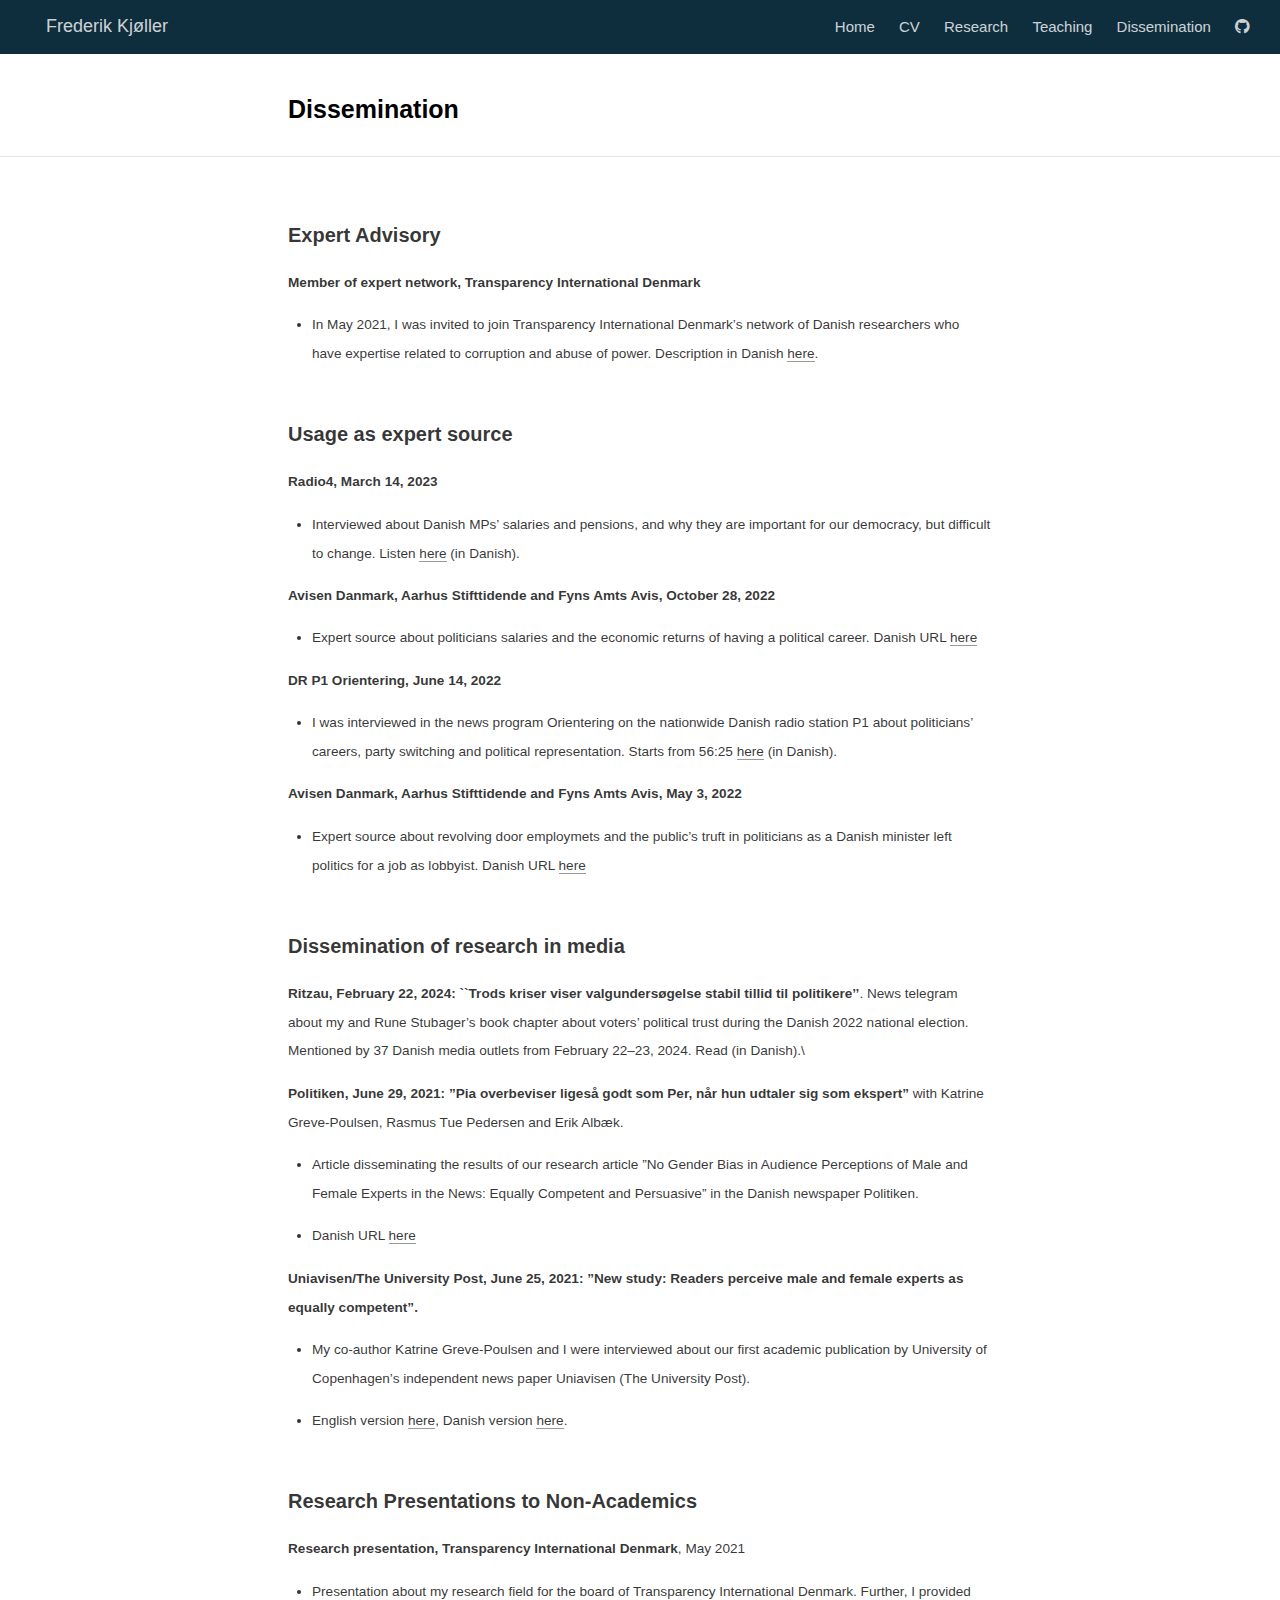
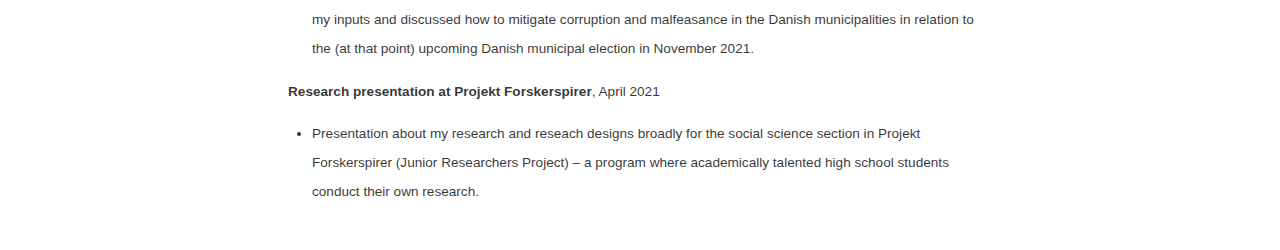
==== commit eee50377: "opdatering" ====
--- a/docs/dissemination.html
+++ b/docs/dissemination.html
@@ -2459,6 +2459,11 @@
 <p>
 <h3 id="dissemination-of-research-in-media">Dissemination of research in
 media</h3>
+<p><strong>Ritzau, February 22, 2024: ``Trods kriser viser
+valgundersøgelse stabil tillid til politikere’’</strong>. News telegram
+about my and Rune Stubager’s book chapter about voters’ political trust
+during the Danish 2022 national election. Mentioned by 37 Danish media
+outlets from February 22–23, 2024. Read (in Danish).\</p>
 <p><strong>Politiken, June 29, 2021: ”Pia overbeviser ligeså godt som
 Per, når hun udtaler sig som ekspert”</strong> with Katrine
 Greve-Poulsen, Rasmus Tue Pedersen and Erik Albæk.</p>
